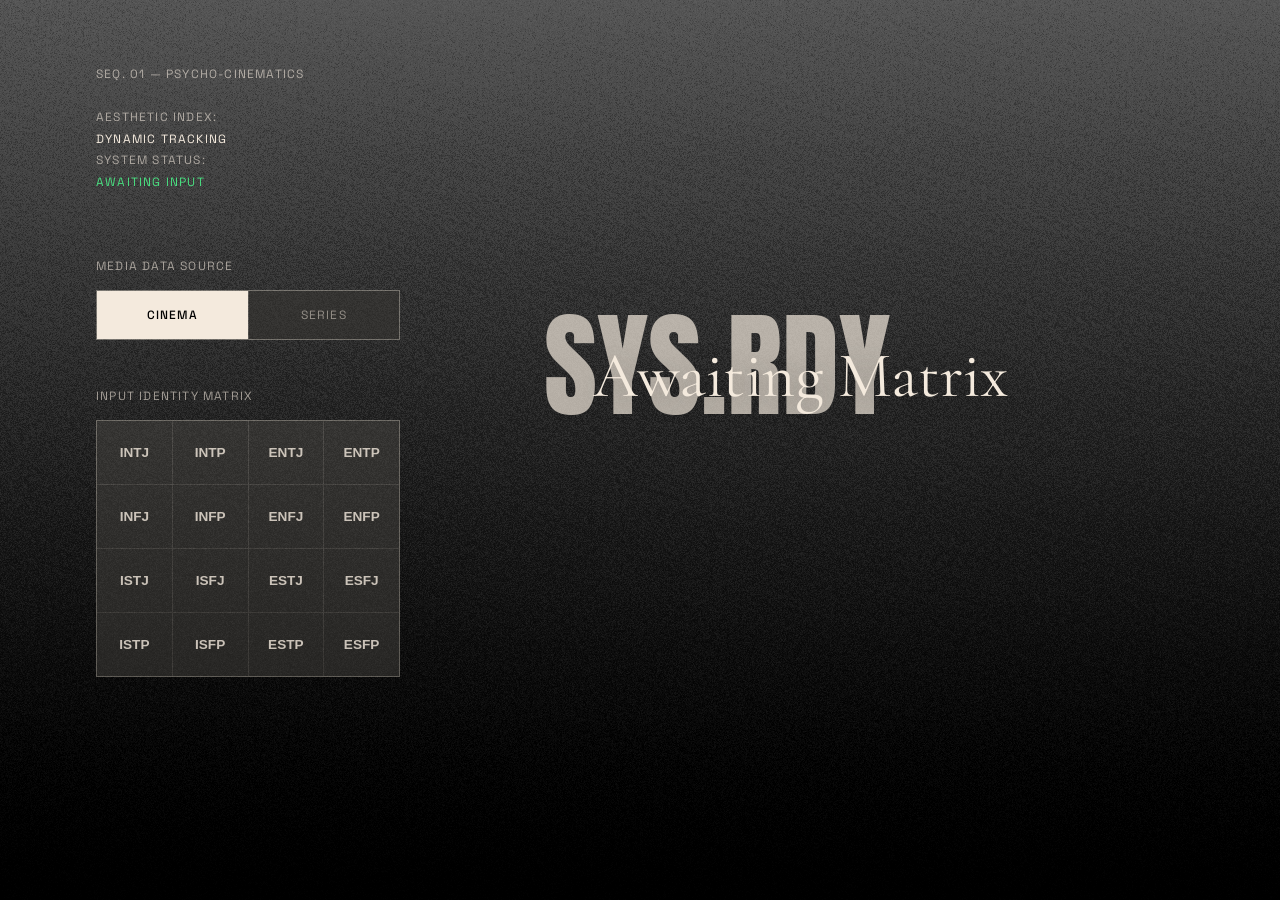
==== index.html @ ebdf873d "Rename Untitled2.html to index.html" ====
<!DOCTYPE html>
<html lang="zh-CN">
<head>
    <meta charset="UTF-8">
    <meta name="viewport" content="width=device-width, initial-scale=1.0">
    <title>Psycho-Cinematics | MBTI Media Engine</title>
    <link rel="preconnect" href="https://fonts.googleapis.com">
<link rel="preconnect" href="https://fonts.gstatic.com" crossorigin>
<link href="https://fonts.googleapis.com/css2?family=Anton&family=Cormorant+Garamond:ital,wght@1,300;1,400&family=Noto+Sans+SC:wght@900&family=Space+Grotesk:wght@300;400;500&display=swap" rel="stylesheet">    <link rel="stylesheet" href="https://cdn.jsdelivr.net/npm/lxgw-wenkai-lite-webfont@1.1.0/style.css">    <style>
     :root {
            --color-text: #f4eadd;
            --color-line: rgba(244, 234, 221, 0.2);
            
            /* 【背景英文专属】：保持原版的粗犷和优雅 */
            --font-brutal: 'Anton', sans-serif; 
            --font-script: 'Cormorant Garamond', serif; 
            
            /* 【电影列表专属】：中文适配 */
            --font-movie-title: 'Noto Sans SC', sans-serif; /* 思源黑体 */
            --font-movie-meta: 'LXGW WenKai Lite', serif;   /* 霞鹜文楷 */
            
            --font-ui: 'Space Grotesk', sans-serif;
        }
        * { margin: 0; padding: 0; box-sizing: border-box; }
        body, html {
            width: 100%; height: 100%;
            overflow: hidden; background-color: #111;
            color: var(--color-text); font-family: var(--font-ui);
            -webkit-font-smoothing: antialiased;
        }
        /* 1. 全局普通状态的星星鼠标 (明黄色) */
        body, html {
            width: 100%; height: 100%;
            overflow: hidden; background-color: #111;
            color: var(--color-text); font-family: var(--font-ui);
            -webkit-font-smoothing: antialiased;
            /* 👇新增这行：设置默认光标为黄色星星 */
           

        /* 2. 悬浮在按钮/电影列表上的星星鼠标 (加了 !important 确保覆盖原生 pointer) */
        
        .hidden { display: none !important; }
        
        #glcanvas { position: fixed; top: 0; left: 0; width: 100vw; height: 100vh; z-index: 0; pointer-events: none; }
        
        /* 核心布局改动：去除生硬的边界，增加全局内边距 */
        main {
            position: relative; z-index: 10; width: 100%; height: 100%;
            display: grid; grid-template-columns: 320px 1fr; gap: 6rem;
            padding: 4rem 6rem; pointer-events: none;
            max-width: 1800px; margin: 0 auto;
        }

        /* 移除背景色和右边框，让组件悬浮 */
        .system-panel {
            display: flex; flex-direction: column;
            pointer-events: auto; overflow-y: auto;
            padding-right: 1rem;
        }
        .system-panel::-webkit-scrollbar { display: none; }

        .header-meta {
            text-transform: uppercase; font-size: 0.75rem; letter-spacing: 0.1em; line-height: 1.8;
            color: rgba(244, 234, 221, 0.6); margin-bottom: 4rem;
        }
        .header-meta span { display: block; color: var(--color-text); }
        .header-meta .status-text { color: #4ade80; }

        .back-btn {
            background: transparent; border: 1px solid var(--color-line); color: var(--color-text);
            font-family: var(--font-ui); padding: 0.5rem 1rem; font-size: 0.75rem;
            text-transform: uppercase; cursor: pointer; margin-bottom: 2rem;
            transition: all 0.2s; display: inline-flex; align-items: center; gap: 0.5rem; width: fit-content;
        }
        .back-btn:hover { background: var(--color-text); color: #000; }

        .panel-label {
            font-size: 0.75rem; text-transform: uppercase; letter-spacing: 0.1em;
            color: rgba(244, 234, 221, 0.6); margin-bottom: 1rem;
        }

        /* 网格样式调整，贴合参考图质感 */
        .format-toggle { display: flex; gap: 1px; background-color: var(--color-line); border: 1px solid var(--color-line); margin-bottom: 3rem; }
        .format-btn {
            flex: 1; background: rgba(0,0,0,0.4); border: none; color: rgba(244, 234, 221, 0.5);
            font-family: var(--font-ui); font-size: 0.75rem; padding: 1rem 0;
            cursor: pointer; transition: all 0.2s; text-transform: uppercase; letter-spacing: 0.1em;
        }
        .format-btn.active { background: var(--color-text); color: #000; font-weight: 500; }

        .selection-grid { display: grid; grid-template-columns: repeat(4, 1fr); gap: 1px; background-color: var(--color-line); border: 1px solid var(--color-line); margin-bottom: 2rem; }
        .genre-grid { grid-template-columns: repeat(2, 1fr); }

        .grid-btn {
            background: rgba(0,0,0,0.3); border: none; color: rgba(244, 234, 221, 0.8);
            /* 重点修改：改为微软雅黑并加粗 */
            font-family: 'Microsoft YaHei', sans-serif; 
            font-weight: bold;
            font-size: 0.85rem; padding: 1.5rem 0.5rem;
            cursor: pointer; transition: all 0.2s ease; position: relative;
        }
        
        /* 重点修改：悬浮(hover)和选中(active)时的背景色改为截图中的米白色，文字改为深色 */
        .grid-btn:hover, .grid-btn.active { 
            background-color: #EFE4D3; /* 截图中的米白色 */
            color: #1A202C; /* 深色文字，保证在浅色背景上的对比度 */
        }
        
        .grid-btn.active::after {
            content: ''; position: absolute; top: 6px; right: 6px; width: 4px; height: 4px;
            background: #1A202C; /* 提示小圆点也改成深色 */
            border-radius: 50%;
        }

        /* 右侧展示区：内容居中对齐，留出呼吸感 */
        .display-panel {
            display: flex; flex-direction: column; justify-content: center;
            position: relative; pointer-events: auto; overflow-y: auto;
            padding-bottom: 10vh; /* 视觉重心上移 */
        }
        .display-panel::-webkit-scrollbar { display: none; }

      .typology-wrapper { 
            position: relative; 
            margin-bottom: 5rem; 
            /* 新增：给整个文字模块加一个向右的内边距，把它推出来 */
            padding-left: 2rem; 
        }
        
        .type-code {
            font-family: var(--font-brutal); 
            font-size: clamp(5rem, 9vw, 11rem); 
            line-height: 0.8; text-transform: uppercase; color: var(--color-text);
            mix-blend-mode: overlay; opacity: 0.7; 
            /* 修复：删掉之前的负边距，改为 0 或者一点点正边距 */
            margin-left: 0; 
        }
        
        .type-name {
            font-family: var(--font-script); 
            font-size: clamp(3rem, 5vw, 6rem); 
            line-height: 0.8; position: absolute; top: 50%; 
            /* 修复：将原本的 left: 8% 调大一点，让手写体跟着背景字母一起向右对齐 */
            left: 12%; 
            transform: translateY(-30%);
            white-space: nowrap; color: var(--color-text); text-shadow: 0 4px 30px rgba(0,0,0,0.3); pointer-events: none;
        }

/* 电影列表排版升级 - 调整了字体和间距 */
        .recommendations { max-width: 800px; margin-left: 8%; }
        .movie-list { list-style: none; display: flex; flex-direction: column; gap: 1.5rem; } /* 缩小了上下间距 */
        .movie-item {
            display: flex; align-items: baseline; gap: 1rem; 
            cursor: pointer; transition: all 0.3s; opacity: 0.9;
        }
        .movie-item:hover { transform: translateX(10px); opacity: 1; }
        .movie-title {
            /* 👈 这里改成了调用专用的中文粗体变量 */
            font-family: var(--font-movie-title); 
            font-size: 2.2rem; 
            font-weight: 900; 
            text-transform: uppercase; letter-spacing: 0.02em; line-height: 1.2; 
            padding-bottom: 0.1em;
            flex-shrink: 0; max-width: 70%; white-space: nowrap; overflow: hidden; text-overflow: ellipsis;
        }
        
        .movie-meta { 
            /* 👈 这里改成了调用专用的中文文楷变量 */
            font-family: var(--font-movie-meta); 
            font-size: 1.1rem; 
            color: rgba(244, 234, 221, 0.7); 
        }      
        #loading { font-family: var(--font-brutal); font-size: 2.5rem; color: rgba(244, 234, 221, 0.5); animation: pulse 1.5s infinite; }
        @keyframes pulse { 0%, 100% { opacity: 0.5; } 50% { opacity: 1; } }

        /* Modal */
        .modal-overlay {
            position: fixed; top: 0; left: 0; width: 100vw; height: 100vh;
            background: rgba(0,0,0,0.85); backdrop-filter: blur(10px);
            z-index: 100; display: flex; align-items: center; justify-content: center;
            opacity: 0; pointer-events: none; transition: opacity 0.3s;
        }
        .modal-overlay.active { opacity: 1; pointer-events: auto; }
        .modal-content { background: #111; border: 1px solid var(--color-line); width: 90%; max-width: 800px; display: flex; flex-direction: column; position: relative; }
        .modal-close {
            position: absolute; top: 1rem; right: 1rem; background: transparent; border: 1px solid var(--color-line);
            color: var(--color-text); width: 30px; height: 30px; cursor: pointer; z-index: 10; font-family: var(--font-ui);
        }
        .modal-close:hover { background: var(--color-text); color: #000; }
        .modal-backdrop-img { width: 100%; height: 250px; object-fit: cover; opacity: 0.4; filter: grayscale(50%); border-bottom: 1px solid var(--color-line); }
        .modal-body { padding: 2rem; display: flex; gap: 2rem; margin-top: -80px; position: relative; }
        .modal-poster { width: 160px; height: 240px; object-fit: cover; border: 1px solid var(--color-line); background: #222; }
        .modal-info { flex: 1; }
        .modal-title { font-family: var(--font-brutal); font-size: 2.5rem; line-height: 1; margin-bottom: 0.5rem; text-transform: uppercase; }
        .modal-tags { font-family: var(--font-ui); font-size: 0.8rem; color: #aaa; margin-bottom: 1.5rem; text-transform: uppercase; letter-spacing: 0.1em; }
        .modal-overview { font-family: var(--font-ui); font-size: 0.95rem; line-height: 1.6; color: #ddd; margin-bottom: 2rem; }
        .douban-btn {
            display: inline-block; padding: 0.8rem 1.5rem; border: 1px solid var(--color-text); color: var(--color-text);
            text-decoration: none; font-size: 0.8rem; text-transform: uppercase; letter-spacing: 0.1em; transition: all 0.2s;
        }
        .douban-btn:hover { background: var(--color-text); color: #000; }
    </style>
</head>
<body>
    <canvas id="glcanvas"></canvas>

    <main>
        <aside class="system-panel">
            <div class="header-meta">
                Seq. 01 — Psycho-Cinematics<br><br>
                Aesthetic Index: <span>Dynamic Tracking</span>
                System Status: <span class="status-text" id="sys-status">AWAITING INPUT</span>
            </div>

            <div class="panel-label">Media Data Source</div>
            <div class="format-toggle">
                <button id="fmt-movie" class="format-btn active" onclick="setFormat('movie')">Cinema</button>
                <button id="fmt-tv" class="format-btn" onclick="setFormat('tv')">Series</button>
            </div>

            <button id="back-btn" class="back-btn hidden" onclick="goBack()">
                ← Reboot Sequence
            </button>

            <div id="step-1">
                <div class="panel-label">Input Identity Matrix</div>
                <div class="selection-grid" id="mbti-container"></div>
            </div>

            <div id="step-2" class="hidden">
                <div class="panel-label">Select Resonance Frequency</div>
                <div class="selection-grid genre-grid">
                    <button class="grid-btn" onclick="selectGenre(28, 10759, 'Action')">Action / Kinetic</button>
                    <button class="grid-btn" onclick="selectGenre(878, 10765, 'Sci-Fi')">Sci-Fi / Neural</button>
                    <button class="grid-btn" onclick="selectGenre(35, 35, 'Comedy')">Comedy / Lucid</button>
                    <button class="grid-btn" onclick="selectGenre(9648, 9648, 'Mystery')">Mystery / Cryptic</button>
                    <button class="grid-btn" onclick="selectGenre(10749, 18, 'Romance')">Romance / Pulse</button>
                    <button class="grid-btn" onclick="selectGenre(16, 16, 'Animation')">Animation / Astral</button>
                    <button class="grid-btn" onclick="selectGenre(18, 18, 'Drama')">Drama / Depth</button>
                    <button class="grid-btn" onclick="selectGenre(27, 9648, 'Horror')">Horror / Void</button>
                </div>
            </div>
        </aside>

        <section class="display-panel">
            <div class="typology-wrapper">
                <div class="type-code" id="display-code">SYS.RDY</div>
                <div class="type-name" id="display-name">Awaiting Matrix</div>
            </div>

            <div class="recommendations">
                <div class="panel-label hidden" id="result-label">Curated Resonance</div>
                <div id="loading" class="hidden">SCANNING DATABANKS...</div>
                <ul class="movie-list" id="movie-list"></ul>
            </div>
        </section>
    </main>

    <div class="modal-overlay" id="movie-modal" onclick="closeModal(event)">
        <div class="modal-content">
            <button class="modal-close" onclick="closeModal(event, true)">✕</button>
            <img class="modal-backdrop-img" id="modal-backdrop" src="">
            <div class="modal-body">
                <img class="modal-poster" id="modal-poster" src="">
                <div class="modal-info">
                    <div class="modal-title" id="modal-title">Title</div>
                    <div class="modal-tags">YR: <span id="modal-date"></span> | TMDB: <span id="modal-rating"></span></div>
                    <div class="modal-overview" id="modal-overview">Overview...</div>
                    <a id="douban-link" href="#" target="_blank" class="douban-btn">Access Douban Records</a>
                </div>
            </div>
        </div>
    </div>

    <script>
        // API 逻辑和 WebGL 渲染代码完全保留，未做删改
        const API_KEY = '51963a5387e1f30b4dd935c9ca6967cb';
        const BASE_IMG_URL = 'https://image.tmdb.org/t/p/';
        
        let userState = { mediaFormat: 'movie', mbti: '', genreMovieId: '', genreTvId: '', genreName: '' };
        let currentResults = [];

        const mbtiData = {
            'INTJ': { name: 'The Architect', k: '10051|4565|4379', colorTop: [1.0, 0.36, 0.0], colorBot: [0.16, 0.16, 0.18] },
            'INTP': { name: 'The Logician', k: '1852|14760', colorTop: [0.1, 0.8, 0.6], colorBot: [0.05, 0.1, 0.2] },
            'ENTJ': { name: 'The Commander', k: '11251|3167', colorTop: [0.8, 0.1, 0.1], colorBot: [0.1, 0.05, 0.05] },
            'ENTP': { name: 'The Debater', k: '170362|10051', colorTop: [0.9, 0.9, 0.1], colorBot: [0.3, 0.2, 0.1] },
            'INFJ': { name: 'The Advocate', k: '9840|258209', colorTop: [0.6, 0.4, 0.8], colorBot: [0.1, 0.1, 0.15] },
            'INFP': { name: 'The Mediator', k: '9715|3205', colorTop: [1.0, 0.54, 0.4], colorBot: [0.62, 0.64, 0.66] },
            'ENFJ': { name: 'The Protagonist', k: '11084|156346', colorTop: [0.2, 0.6, 1.0], colorBot: [0.0, 0.2, 0.4] },
            'ENFP': { name: 'The Campaigner', k: '11800|155030', colorTop: [1.0, 0.0, 0.5], colorBot: [0.2, 0.0, 0.3] },
            'ISTJ': { name: 'The Logistician', k: '9663|10466', colorTop: [0.5, 0.5, 0.5], colorBot: [0.1, 0.1, 0.1] },
            'ISFJ': { name: 'The Defender', k: '10556|158535', colorTop: [0.8, 0.7, 0.6], colorBot: [0.3, 0.25, 0.2] },
            'ESTJ': { name: 'The Executive', k: '10466|159551', colorTop: [0.3, 0.4, 0.5], colorBot: [0.05, 0.1, 0.15] },
            'ESFJ': { name: 'The Consul', k: '9799|11130', colorTop: [0.9, 0.6, 0.3], colorBot: [0.4, 0.1, 0.1] },
            'ISTP': { name: 'The Virtuoso', k: '155030|10321', colorTop: [0.7, 0.8, 0.1], colorBot: [0.2, 0.2, 0.2] },
            'ISFP': { name: 'The Adventurer', k: '11161|1852', colorTop: [0.4, 0.8, 0.9], colorBot: [0.1, 0.2, 0.3] },
            'ESTP': { name: 'The Entrepreneur', k: '10321|642', colorTop: [1.0, 0.4, 0.0], colorBot: [0.2, 0.1, 0.0] },
            'ESFP': { name: 'The Entertainer', k: '10727|170418', colorTop: [1.0, 0.8, 0.0], colorBot: [0.4, 0.0, 0.2] }
        };

        const gridContainer = document.getElementById('mbti-container');
        Object.keys(mbtiData).forEach(type => {
            const btn = document.createElement('button');
            btn.className = 'grid-btn'; btn.textContent = type;
            btn.onclick = () => selectMBTI(type);
            gridContainer.appendChild(btn);
        });

        const displayCode = document.getElementById('display-code');
        const displayName = document.getElementById('display-name');
        const sysStatus = document.getElementById('sys-status');
        const backBtn = document.getElementById('back-btn');
        const resultLabel = document.getElementById('result-label');
        const movieList = document.getElementById('movie-list');
        const loading = document.getElementById('loading');

        function setFormat(format) {
            userState.mediaFormat = format;
            document.getElementById('fmt-movie').classList.toggle('active', format === 'movie');
            document.getElementById('fmt-tv').classList.toggle('active', format === 'tv');
            if (!document.getElementById('step-2').classList.contains('hidden') && userState.genreName) {
                selectGenre(userState.genreMovieId, userState.genreTvId, userState.genreName);
            }
        }

        // 1. 锁定人格：切换面板，并控制按钮高亮
        function selectMBTI(type) {
            userState.mbti = type;
            const data = mbtiData[type];
            targetColorTop = data.colorTop; targetColorBot = data.colorBot;
            displayCode.textContent = type; displayName.textContent = data.name;
            sysStatus.textContent = "AWAITING FREQUENCY";
            
            // 切换面板显示状态
            document.getElementById('step-1').classList.add('hidden');
            document.getElementById('step-2').classList.remove('hidden');
            backBtn.classList.remove('hidden');
            resultLabel.classList.add('hidden');
            movieList.innerHTML = '';

            // 清理上一轮的残留高亮，并点亮当前点击的 MBTI 按钮
            document.querySelectorAll('.grid-btn').forEach(b => b.classList.remove('active'));
            if (window.event && window.event.currentTarget) {
                window.event.currentTarget.classList.add('active');
            }
        }

        // 2. 锁定类型：触发电影检索，并控制按钮高亮
        function selectGenre(movieId, tvId, genreName) {
            userState.genreMovieId = movieId;
            userState.genreTvId = tvId;
            userState.genreName = genreName;
            sysStatus.textContent = `TRACKING: ${userState.mediaFormat.toUpperCase()} // ${genreName.toUpperCase()}`;
            
            // 只在第二步的网格中切换高亮，避免影响其他地方
            document.querySelectorAll('.genre-grid .grid-btn').forEach(b => b.classList.remove('active'));
            if (window.event && window.event.currentTarget) {
                window.event.currentTarget.classList.add('active');
            }

            movieList.innerHTML = '';
            resultLabel.classList.add('hidden');
            loading.classList.remove('hidden');
            fetchAndRenderMedia();
        }

       function goBack() {
            document.getElementById('step-2').classList.add('hidden');
            document.getElementById('step-1').classList.remove('hidden');
            backBtn.classList.add('hidden');
            
            displayCode.textContent = "SYS.RDY"; 
            displayName.textContent = "Awaiting Matrix";
            sysStatus.textContent = "AWAITING INPUT";
            resultLabel.classList.add('hidden'); 
            movieList.innerHTML = '';
            userState.genreName = '';
            
            // 👇 替换这里，确保返回首页时恢复你的完美灰黑渐变
            targetColorTop = [0.3, 0.3, 0.3]; 
            targetColorBot = [0.01, 0.01, 0.01];
            
            document.querySelectorAll('.grid-btn').forEach(b => {
                b.classList.remove('active');
            });
        }
        async function fetchAndRenderMedia() {
            const keywords = mbtiData[userState.mbti].k;
            const endpoint = userState.mediaFormat; 
            const activeGenreId = endpoint === 'tv' ? userState.genreTvId : userState.genreMovieId;
            
            const url = `https://api.themoviedb.org/3/discover/${endpoint}?api_key=${API_KEY}&with_genres=${activeGenreId}&with_keywords=${keywords}&language=zh-CN&sort_by=vote_average.desc&vote_count.gte=100&page=1`;

            try {
                const response = await fetch(url);
                const data = await response.json();
                let results = data.results;

                for (let i = results.length - 1; i > 0; i--) {
                    const j = Math.floor(Math.random() * (i + 1));
                    [results[i], results[j]] = [results[j], results[i]];
                }
                
                currentResults = results.slice(0, 5);
                loading.classList.add('hidden');
                
                if(currentResults.length === 0) {
                    loading.innerHTML = "ERR: NO DATA FOUND IN MATRIX";
                    loading.classList.remove('hidden');
                    return;
                }

                resultLabel.classList.remove('hidden');

                currentResults.forEach((item, index) => {
                    const li = document.createElement('li');
                    li.className = 'movie-item';
                    li.onclick = () => openModal(index);
                    
                    const title = item.title || item.name;
                    const dateRaw = item.release_date || item.first_air_date;
                    const year = dateRaw ? dateRaw.substring(0,4) : 'UNKN';
                    const rating = item.vote_average ? item.vote_average.toFixed(1) : 'N/A';
                    
                    li.innerHTML = `
                        <span class="movie-title">${title}</span>
                        <span class="movie-meta">v.${rating} // ${year}</span>
                    `;
                    movieList.appendChild(li);
                });

            } catch (error) {
                console.error("Fetch Error:", error);
                loading.innerHTML = "ERR: CONNECTION SEVERED";
            }
        }

        function openModal(index) {
            const item = currentResults[index];
            const title = item.title || item.name;
            const dateRaw = item.release_date || item.first_air_date;
            
            document.getElementById('modal-title').innerText = title;
            document.getElementById('modal-date').innerText = dateRaw ? dateRaw.substring(0,4) : 'UNKNOWN';
            document.getElementById('modal-rating').innerText = item.vote_average ? item.vote_average.toFixed(1) : 'N/A';
            document.getElementById('modal-overview').innerText = item.overview || 'Data corrupted. No description available.';
            
            document.getElementById('modal-poster').src = item.poster_path ? `${BASE_IMG_URL}w500${item.poster_path}` : 'https://via.placeholder.com/500x750/111/fff?text=NO+IMAGE';
            document.getElementById('modal-backdrop').src = item.backdrop_path ? `${BASE_IMG_URL}w1280${item.backdrop_path}` : '';

            const doubanSearchUrl = `https://search.douban.com/movie/subject_search?search_text=${encodeURIComponent(title)}`;
            document.getElementById('douban-link').href = doubanSearchUrl;

            document.getElementById('movie-modal').classList.add('active');
        }

        function closeModal(e, force = false) {
            if (force || e.target.id === 'movie-modal') {
                document.getElementById('movie-modal').classList.remove('active');
            }
        }

        const canvas = document.getElementById('glcanvas'); const gl = canvas.getContext('webgl');
        const vsSource = `attribute vec4 aVertexPosition; void main() { gl_Position = aVertexPosition; }`;
        const fsSource = `
            precision highp float; uniform vec2 u_resolution; uniform float u_time;
            uniform vec3 u_colorTop; uniform vec3 u_colorBot;
            float random(vec2 st) { return fract(sin(dot(st.xy, vec2(12.9898,78.233))) * 43758.5453123); }
            float noise(in vec2 st) {
                vec2 i = floor(st); vec2 f = fract(st);
                float a = random(i); float b = random(i + vec2(1.0, 0.0));
                float c = random(i + vec2(0.0, 1.0)); float d = random(i + vec2(1.0, 1.0));
                vec2 u = f*f*(3.0-2.0*f); return mix(a, b, u.x) + (c - a)* u.y * (1.0 - u.x) + (d - b) * u.x * u.y;
            }
            void main() {
                vec2 st = gl_FragCoord.xy / u_resolution.xy; float mixVal = pow(st.y, 1.2);
                vec3 baseColor = mix(u_colorBot, u_colorTop, mixVal); vec2 noiseScale = st * (u_resolution.y * 0.5);
                float n = random(noiseScale + u_time * 0.001); float organic = noise(st * 3.0);
                float threshold = mix(0.1, 0.9, mixVal) + (organic * 0.2 - 0.1); float grain = step(threshold, n);
                vec3 darkGrainColor = u_colorBot * 0.5; vec3 lightGrainColor = u_colorTop * 1.2; vec3 finalColor;
                if (grain > 0.5) finalColor = baseColor; else finalColor = mix(darkGrainColor, lightGrainColor, st.y);
                finalColor -= random(st + u_time) * 0.05; gl_FragColor = vec4(finalColor, 1.0);
            }
        `;
        function loadShader(gl, type, source) { const shader = gl.createShader(type); gl.shaderSource(shader, source); gl.compileShader(shader); return shader; }
        const shaderProgram = gl.createProgram(); gl.attachShader(shaderProgram, loadShader(gl, gl.VERTEX_SHADER, vsSource)); gl.attachShader(shaderProgram, loadShader(gl, gl.FRAGMENT_SHADER, fsSource)); gl.linkProgram(shaderProgram);
        const programInfo = { program: shaderProgram, attribLocations: { vertexPosition: gl.getAttribLocation(shaderProgram, 'aVertexPosition') }, uniformLocations: { resolution: gl.getUniformLocation(shaderProgram, 'u_resolution'), time: gl.getUniformLocation(shaderProgram, 'u_time'), colorTop: gl.getUniformLocation(shaderProgram, 'u_colorTop'), colorBot: gl.getUniformLocation(shaderProgram, 'u_colorBot') } };
        const positionBuffer = gl.createBuffer(); gl.bindBuffer(gl.ARRAY_BUFFER, positionBuffer); gl.bufferData(gl.ARRAY_BUFFER, new Float32Array([1,1,-1,1,1,-1,-1,-1]), gl.STATIC_DRAW);
// 替换为你指定的暗银灰到纯黑的渐变
        let currentColorTop = [0.3, 0.3, 0.3]; 
        let currentColorBot = [0.01, 0.01, 0.01]; 
        let targetColorTop = [0.3, 0.3, 0.3]; 
        let targetColorBot = [0.01, 0.01, 0.01];
                function lerp(a, b, t) { return (1-t)*a + t*b; }
        function render(now) {
            const w = canvas.clientWidth, h = canvas.clientHeight;
            if (canvas.width !== w || canvas.height !== h) { canvas.width = w; canvas.height = h; }
            gl.viewport(0, 0, w, h); gl.useProgram(programInfo.program);
            gl.bindBuffer(gl.ARRAY_BUFFER, positionBuffer); gl.vertexAttribPointer(programInfo.attribLocations.vertexPosition, 2, gl.FLOAT, false, 0, 0); gl.enableVertexAttribArray(programInfo.attribLocations.vertexPosition);
            for (let i = 0; i < 3; i++) { currentColorTop[i] = lerp(currentColorTop[i], targetColorTop[i], 0.05); currentColorBot[i] = lerp(currentColorBot[i], targetColorBot[i], 0.05); }
            gl.uniform2f(programInfo.uniformLocations.resolution, w, h); gl.uniform1f(programInfo.uniformLocations.time, now * 0.001); gl.uniform3fv(programInfo.uniformLocations.colorTop, currentColorTop); gl.uniform3fv(programInfo.uniformLocations.colorBot, currentColorBot);
            gl.drawArrays(gl.TRIANGLE_STRIP, 0, 4); requestAnimationFrame(render);
        }
        requestAnimationFrame(render);
    </script>
</body>
</html>
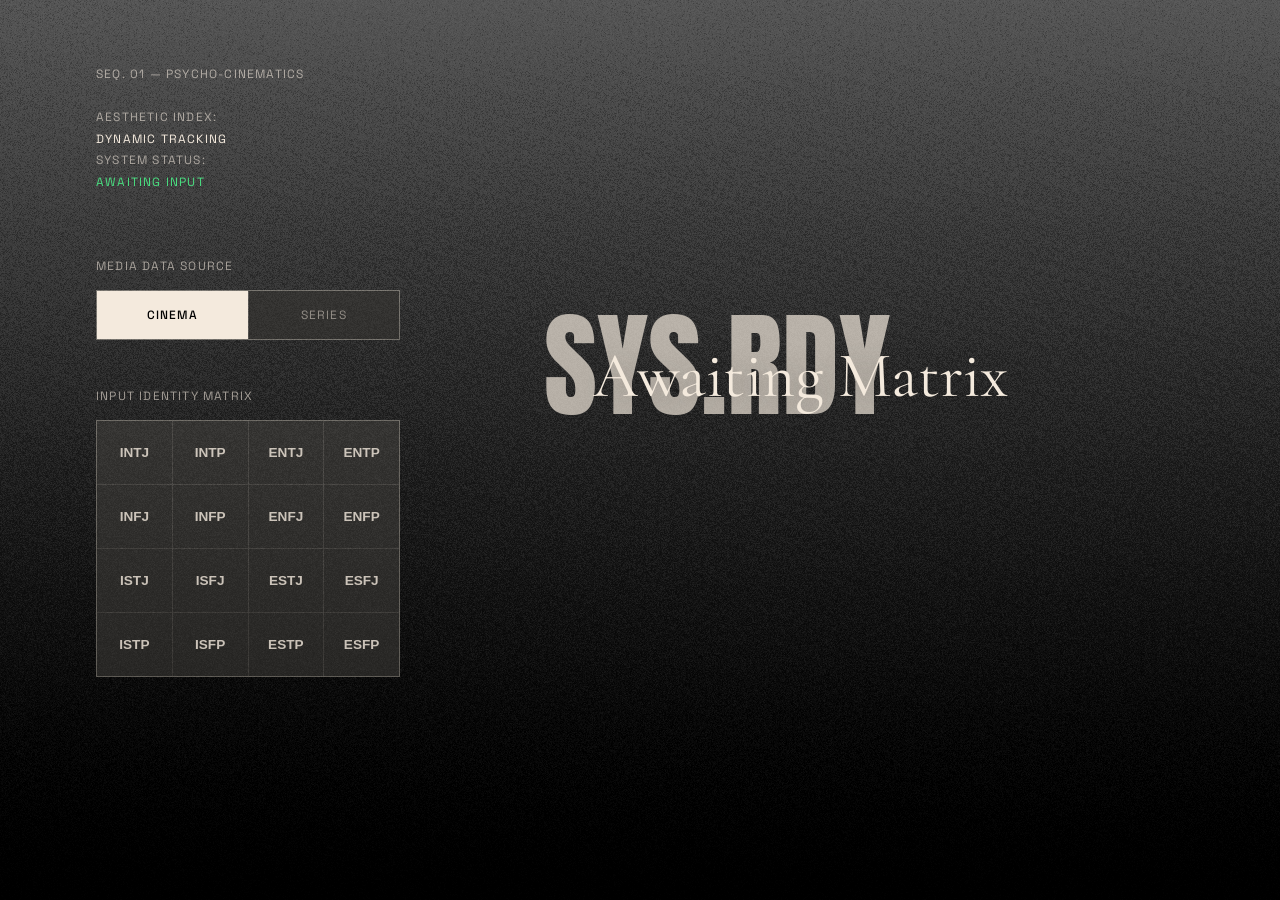
==== commit ac1c7dd0: "Update index.html" ====
--- a/index.html
+++ b/index.html
@@ -396,6 +396,15 @@
                 const response = await fetch(url);
                 const data = await response.json();
                 let results = data.results;
+
+                // --- [新增] 核心黑名单拦截逻辑 ---
+                const blacklist = ["我的英雄学院", "My Hero Academia"];
+                results = results.filter(item => {
+                    const title = item.title || item.name || "";
+                    // 只要标题包含黑名单里的字眼，就直接拦截抛弃
+                    return !blacklist.some(banned => title.includes(banned));
+                });
+                // ---------------------------------
 
                 for (let i = results.length - 1; i > 0; i--) {
                     const j = Math.floor(Math.random() * (i + 1));
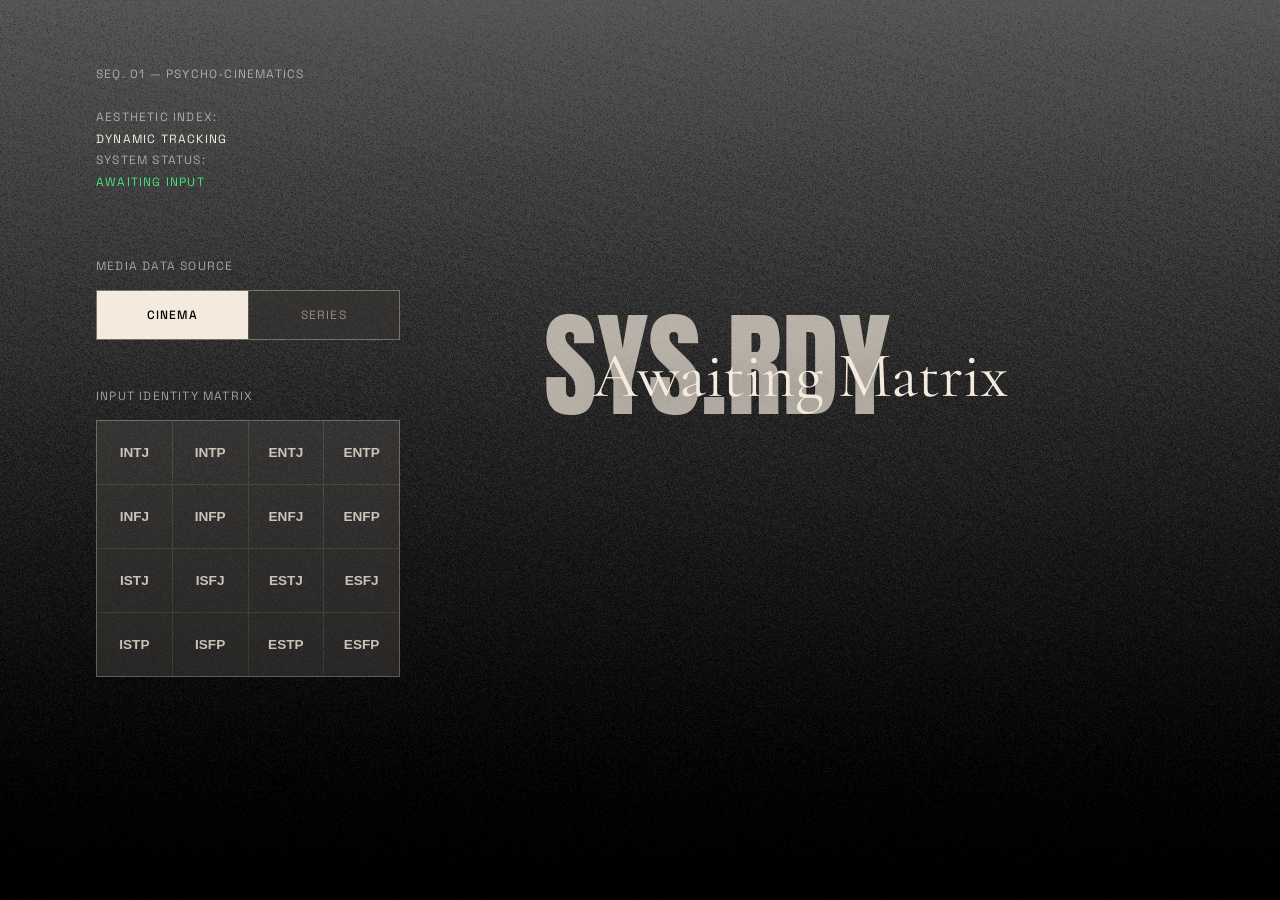
==== commit 377df1f9: "Update index.html" ====
--- a/index.html
+++ b/index.html
@@ -287,7 +287,7 @@
             'ENTP': { name: 'The Debater', k: '170362|10051', colorTop: [0.9, 0.9, 0.1], colorBot: [0.3, 0.2, 0.1] },
             'INFJ': { name: 'The Advocate', k: '9840|258209', colorTop: [0.6, 0.4, 0.8], colorBot: [0.1, 0.1, 0.15] },
             'INFP': { name: 'The Mediator', k: '9715|3205', colorTop: [1.0, 0.54, 0.4], colorBot: [0.62, 0.64, 0.66] },
-            'ENFJ': { name: 'The Protagonist', k: '11084|156346', colorTop: [0.2, 0.6, 1.0], colorBot: [0.0, 0.2, 0.4] },
+            'ENFJ': { name: 'The Protagonist', k: '3167|9715|155030', colorTop: [0.2, 0.6, 1.0], colorBot: [0.0, 0.2, 0.4] },
             'ENFP': { name: 'The Campaigner', k: '11800|155030', colorTop: [1.0, 0.0, 0.5], colorBot: [0.2, 0.0, 0.3] },
             'ISTJ': { name: 'The Logistician', k: '9663|10466', colorTop: [0.5, 0.5, 0.5], colorBot: [0.1, 0.1, 0.1] },
             'ISFJ': { name: 'The Defender', k: '10556|158535', colorTop: [0.8, 0.7, 0.6], colorBot: [0.3, 0.25, 0.2] },
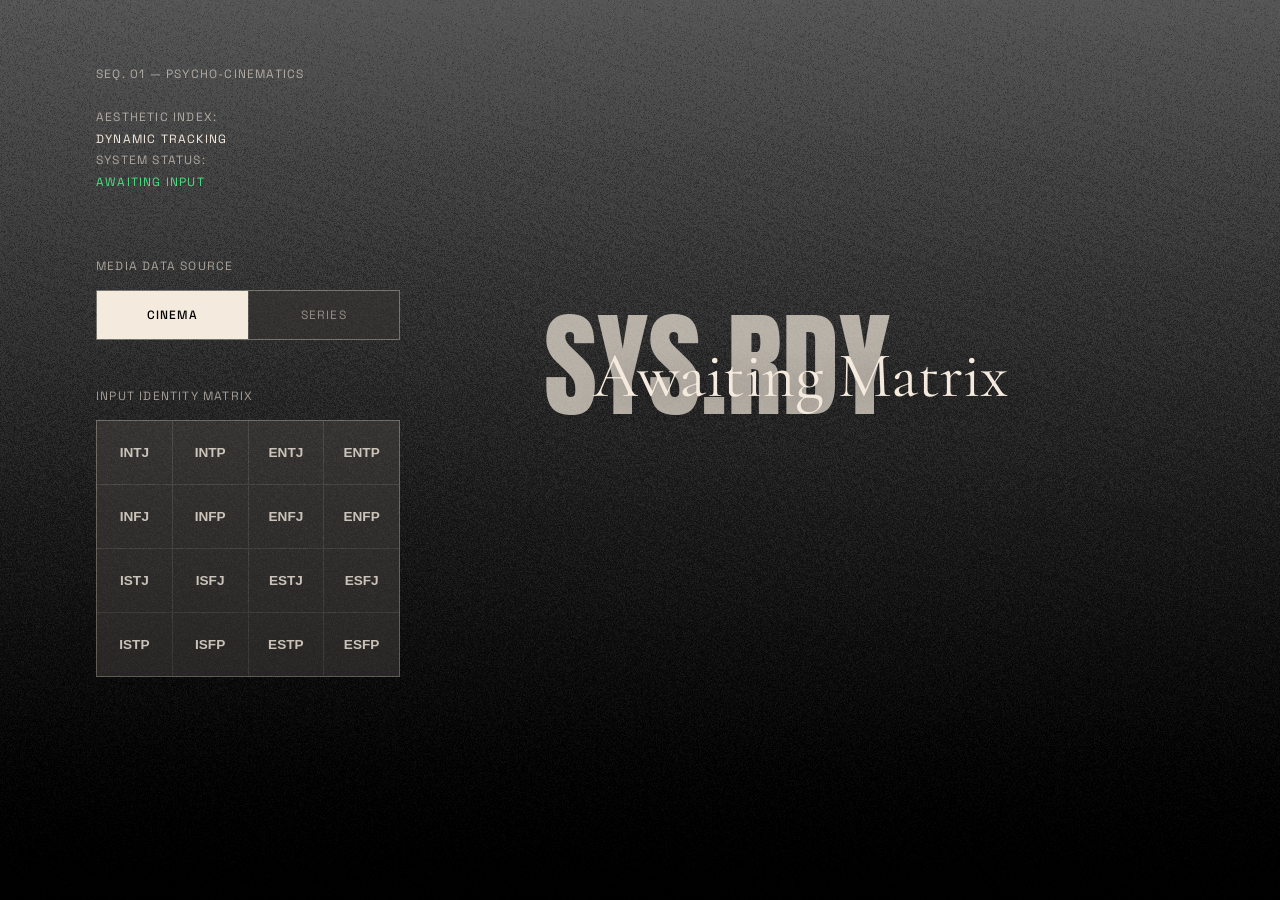
==== commit c445f835: "Update index.html" ====
--- a/index.html
+++ b/index.html
@@ -199,6 +199,87 @@
             text-decoration: none; font-size: 0.8rem; text-transform: uppercase; letter-spacing: 0.1em; transition: all 0.2s;
         }
         .douban-btn:hover { background: var(--color-text); color: #000; }
+           /* --- 移动端适配代码开始 --- */
+@media screen and (max-width: 768px) {
+    /* 1. 允许滚动，去掉 hidden */
+    body, html {
+        overflow-y: auto;
+    }
+
+    /* 2. 布局从双列改为单列，缩小间距 */
+    main {
+        grid-template-columns: 1fr;
+        gap: 3rem;
+        padding: 2rem 1.5rem;
+        height: auto;
+        overflow-y: visible;
+    }
+
+    /* 3. 系统面板不再固定宽度 */
+    .system-panel {
+        padding-right: 0;
+        width: 100%;
+    }
+
+    .header-meta {
+        margin-bottom: 2rem;
+    }
+
+    /* 4. 调整 MBTI 展示区的文字大小，防止溢出 */
+    .typology-wrapper {
+        margin-bottom: 3rem;
+        padding-left: 0;
+        text-align: center;
+    }
+
+    .type-code {
+        font-size: clamp(4rem, 15vw, 6rem);
+        opacity: 0.5;
+    }
+
+    .type-name {
+        font-size: clamp(2rem, 8vw, 3rem);
+        left: 50%;
+        transform: translate(-50%, -30%);
+        width: 100%;
+        text-align: center;
+    }
+
+    /* 5. 电影列表调整 */
+    .recommendations {
+        margin-left: 0;
+        max-width: 100%;
+    }
+
+    .movie-title {
+        font-size: 1.4rem; /* 手机端标题小一点更精致 */
+    }
+
+    .movie-item {
+        flex-direction: column; /* 手机端元数据换行展示 */
+        gap: 0.2rem;
+    }
+
+    /* 6. 弹窗适配 */
+    .modal-content {
+        width: 95%;
+        margin: 1rem;
+    }
+
+    .modal-body {
+        flex-direction: column;
+        margin-top: -40px;
+        padding: 1.5rem;
+        align-items: center;
+        text-align: center;
+    }
+
+    .modal-poster {
+        width: 120px;
+        height: 180px;
+    }
+}
+/* --- 移动端适配代码结束 --- */
     </style>
 </head>
 <body>
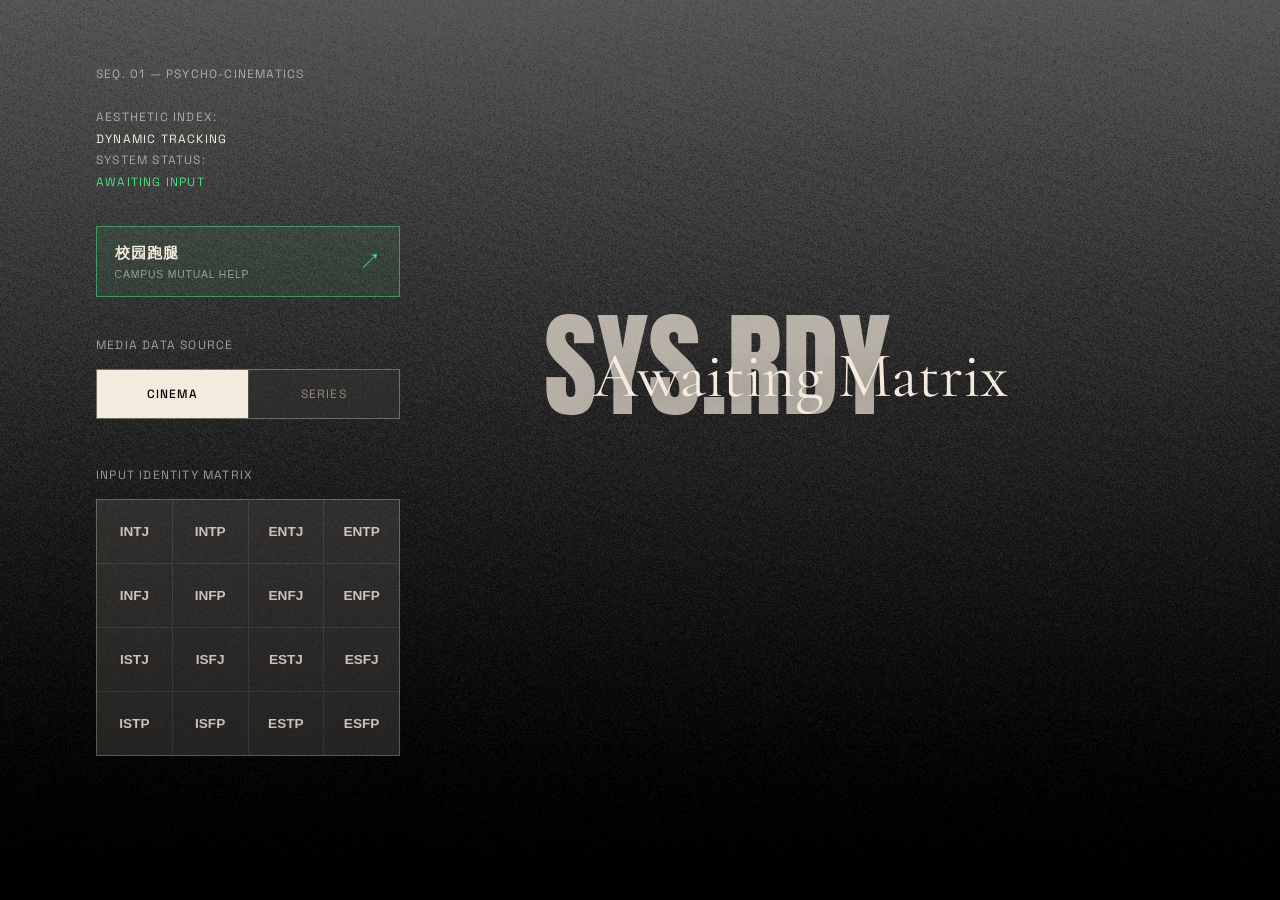
==== commit 4e757523: "Add campus errand entry to homepage" ====
--- a/index.html
+++ b/index.html
@@ -1,598 +1,616 @@
-<!DOCTYPE html>
-<html lang="zh-CN">
-<head>
-    <meta charset="UTF-8">
-    <meta name="viewport" content="width=device-width, initial-scale=1.0">
-    <title>Psycho-Cinematics | MBTI Media Engine</title>
-    <link rel="preconnect" href="https://fonts.googleapis.com">
-<link rel="preconnect" href="https://fonts.gstatic.com" crossorigin>
-<link href="https://fonts.googleapis.com/css2?family=Anton&family=Cormorant+Garamond:ital,wght@1,300;1,400&family=Noto+Sans+SC:wght@900&family=Space+Grotesk:wght@300;400;500&display=swap" rel="stylesheet">    <link rel="stylesheet" href="https://cdn.jsdelivr.net/npm/lxgw-wenkai-lite-webfont@1.1.0/style.css">    <style>
-     :root {
-            --color-text: #f4eadd;
-            --color-line: rgba(244, 234, 221, 0.2);
-            
-            /* 【背景英文专属】：保持原版的粗犷和优雅 */
-            --font-brutal: 'Anton', sans-serif; 
-            --font-script: 'Cormorant Garamond', serif; 
-            
-            /* 【电影列表专属】：中文适配 */
-            --font-movie-title: 'Noto Sans SC', sans-serif; /* 思源黑体 */
-            --font-movie-meta: 'LXGW WenKai Lite', serif;   /* 霞鹜文楷 */
-            
-            --font-ui: 'Space Grotesk', sans-serif;
-        }
-        * { margin: 0; padding: 0; box-sizing: border-box; }
-        body, html {
-            width: 100%; height: 100%;
-            overflow: hidden; background-color: #111;
-            color: var(--color-text); font-family: var(--font-ui);
-            -webkit-font-smoothing: antialiased;
-        }
-        /* 1. 全局普通状态的星星鼠标 (明黄色) */
-        body, html {
-            width: 100%; height: 100%;
-            overflow: hidden; background-color: #111;
-            color: var(--color-text); font-family: var(--font-ui);
-            -webkit-font-smoothing: antialiased;
-            /* 👇新增这行：设置默认光标为黄色星星 */
-           
-
-        /* 2. 悬浮在按钮/电影列表上的星星鼠标 (加了 !important 确保覆盖原生 pointer) */
-        
-        .hidden { display: none !important; }
-        
-        #glcanvas { position: fixed; top: 0; left: 0; width: 100vw; height: 100vh; z-index: 0; pointer-events: none; }
-        
-        /* 核心布局改动：去除生硬的边界，增加全局内边距 */
-        main {
-            position: relative; z-index: 10; width: 100%; height: 100%;
-            display: grid; grid-template-columns: 320px 1fr; gap: 6rem;
-            padding: 4rem 6rem; pointer-events: none;
-            max-width: 1800px; margin: 0 auto;
-        }
-
-        /* 移除背景色和右边框，让组件悬浮 */
-        .system-panel {
-            display: flex; flex-direction: column;
-            pointer-events: auto; overflow-y: auto;
-            padding-right: 1rem;
-        }
-        .system-panel::-webkit-scrollbar { display: none; }
-
-        .header-meta {
-            text-transform: uppercase; font-size: 0.75rem; letter-spacing: 0.1em; line-height: 1.8;
-            color: rgba(244, 234, 221, 0.6); margin-bottom: 4rem;
-        }
-        .header-meta span { display: block; color: var(--color-text); }
-        .header-meta .status-text { color: #4ade80; }
-
-        .back-btn {
-            background: transparent; border: 1px solid var(--color-line); color: var(--color-text);
-            font-family: var(--font-ui); padding: 0.5rem 1rem; font-size: 0.75rem;
-            text-transform: uppercase; cursor: pointer; margin-bottom: 2rem;
-            transition: all 0.2s; display: inline-flex; align-items: center; gap: 0.5rem; width: fit-content;
-        }
-        .back-btn:hover { background: var(--color-text); color: #000; }
-
-        .panel-label {
-            font-size: 0.75rem; text-transform: uppercase; letter-spacing: 0.1em;
-            color: rgba(244, 234, 221, 0.6); margin-bottom: 1rem;
-        }
-
-        /* 网格样式调整，贴合参考图质感 */
-        .format-toggle { display: flex; gap: 1px; background-color: var(--color-line); border: 1px solid var(--color-line); margin-bottom: 3rem; }
-        .format-btn {
-            flex: 1; background: rgba(0,0,0,0.4); border: none; color: rgba(244, 234, 221, 0.5);
-            font-family: var(--font-ui); font-size: 0.75rem; padding: 1rem 0;
-            cursor: pointer; transition: all 0.2s; text-transform: uppercase; letter-spacing: 0.1em;
-        }
-        .format-btn.active { background: var(--color-text); color: #000; font-weight: 500; }
-
-        .selection-grid { display: grid; grid-template-columns: repeat(4, 1fr); gap: 1px; background-color: var(--color-line); border: 1px solid var(--color-line); margin-bottom: 2rem; }
-        .genre-grid { grid-template-columns: repeat(2, 1fr); }
-
-        .grid-btn {
-            background: rgba(0,0,0,0.3); border: none; color: rgba(244, 234, 221, 0.8);
-            /* 重点修改：改为微软雅黑并加粗 */
-            font-family: 'Microsoft YaHei', sans-serif; 
-            font-weight: bold;
-            font-size: 0.85rem; padding: 1.5rem 0.5rem;
-            cursor: pointer; transition: all 0.2s ease; position: relative;
-        }
-        
-        /* 重点修改：悬浮(hover)和选中(active)时的背景色改为截图中的米白色，文字改为深色 */
-        .grid-btn:hover, .grid-btn.active { 
-            background-color: #EFE4D3; /* 截图中的米白色 */
-            color: #1A202C; /* 深色文字，保证在浅色背景上的对比度 */
-        }
-        
-        .grid-btn.active::after {
-            content: ''; position: absolute; top: 6px; right: 6px; width: 4px; height: 4px;
-            background: #1A202C; /* 提示小圆点也改成深色 */
-            border-radius: 50%;
-        }
-
-        /* 右侧展示区：内容居中对齐，留出呼吸感 */
-        .display-panel {
-            display: flex; flex-direction: column; justify-content: center;
-            position: relative; pointer-events: auto; overflow-y: auto;
-            padding-bottom: 10vh; /* 视觉重心上移 */
-        }
-        .display-panel::-webkit-scrollbar { display: none; }
-
-      .typology-wrapper { 
-            position: relative; 
-            margin-bottom: 5rem; 
-            /* 新增：给整个文字模块加一个向右的内边距，把它推出来 */
-            padding-left: 2rem; 
-        }
-        
-        .type-code {
-            font-family: var(--font-brutal); 
-            font-size: clamp(5rem, 9vw, 11rem); 
-            line-height: 0.8; text-transform: uppercase; color: var(--color-text);
-            mix-blend-mode: overlay; opacity: 0.7; 
-            /* 修复：删掉之前的负边距，改为 0 或者一点点正边距 */
-            margin-left: 0; 
-        }
-        
-        .type-name {
-            font-family: var(--font-script); 
-            font-size: clamp(3rem, 5vw, 6rem); 
-            line-height: 0.8; position: absolute; top: 50%; 
-            /* 修复：将原本的 left: 8% 调大一点，让手写体跟着背景字母一起向右对齐 */
-            left: 12%; 
-            transform: translateY(-30%);
-            white-space: nowrap; color: var(--color-text); text-shadow: 0 4px 30px rgba(0,0,0,0.3); pointer-events: none;
-        }
-
-/* 电影列表排版升级 - 调整了字体和间距 */
-        .recommendations { max-width: 800px; margin-left: 8%; }
-        .movie-list { list-style: none; display: flex; flex-direction: column; gap: 1.5rem; } /* 缩小了上下间距 */
-        .movie-item {
-            display: flex; align-items: baseline; gap: 1rem; 
-            cursor: pointer; transition: all 0.3s; opacity: 0.9;
-        }
-        .movie-item:hover { transform: translateX(10px); opacity: 1; }
-        .movie-title {
-            /* 👈 这里改成了调用专用的中文粗体变量 */
-            font-family: var(--font-movie-title); 
-            font-size: 2.2rem; 
-            font-weight: 900; 
-            text-transform: uppercase; letter-spacing: 0.02em; line-height: 1.2; 
-            padding-bottom: 0.1em;
-            flex-shrink: 0; max-width: 70%; white-space: nowrap; overflow: hidden; text-overflow: ellipsis;
-        }
-        
-        .movie-meta { 
-            /* 👈 这里改成了调用专用的中文文楷变量 */
-            font-family: var(--font-movie-meta); 
-            font-size: 1.1rem; 
-            color: rgba(244, 234, 221, 0.7); 
-        }      
-        #loading { font-family: var(--font-brutal); font-size: 2.5rem; color: rgba(244, 234, 221, 0.5); animation: pulse 1.5s infinite; }
-        @keyframes pulse { 0%, 100% { opacity: 0.5; } 50% { opacity: 1; } }
-
-        /* Modal */
-        .modal-overlay {
-            position: fixed; top: 0; left: 0; width: 100vw; height: 100vh;
-            background: rgba(0,0,0,0.85); backdrop-filter: blur(10px);
-            z-index: 100; display: flex; align-items: center; justify-content: center;
-            opacity: 0; pointer-events: none; transition: opacity 0.3s;
-        }
-        .modal-overlay.active { opacity: 1; pointer-events: auto; }
-        .modal-content { background: #111; border: 1px solid var(--color-line); width: 90%; max-width: 800px; display: flex; flex-direction: column; position: relative; }
-        .modal-close {
-            position: absolute; top: 1rem; right: 1rem; background: transparent; border: 1px solid var(--color-line);
-            color: var(--color-text); width: 30px; height: 30px; cursor: pointer; z-index: 10; font-family: var(--font-ui);
-        }
-        .modal-close:hover { background: var(--color-text); color: #000; }
-        .modal-backdrop-img { width: 100%; height: 250px; object-fit: cover; opacity: 0.4; filter: grayscale(50%); border-bottom: 1px solid var(--color-line); }
-        .modal-body { padding: 2rem; display: flex; gap: 2rem; margin-top: -80px; position: relative; }
-        .modal-poster { width: 160px; height: 240px; object-fit: cover; border: 1px solid var(--color-line); background: #222; }
-        .modal-info { flex: 1; }
-        .modal-title { font-family: var(--font-brutal); font-size: 2.5rem; line-height: 1; margin-bottom: 0.5rem; text-transform: uppercase; }
-        .modal-tags { font-family: var(--font-ui); font-size: 0.8rem; color: #aaa; margin-bottom: 1.5rem; text-transform: uppercase; letter-spacing: 0.1em; }
-        .modal-overview { font-family: var(--font-ui); font-size: 0.95rem; line-height: 1.6; color: #ddd; margin-bottom: 2rem; }
-        .douban-btn {
-            display: inline-block; padding: 0.8rem 1.5rem; border: 1px solid var(--color-text); color: var(--color-text);
-            text-decoration: none; font-size: 0.8rem; text-transform: uppercase; letter-spacing: 0.1em; transition: all 0.2s;
-        }
-        .douban-btn:hover { background: var(--color-text); color: #000; }
-           /* --- 移动端适配代码开始 --- */
-@media screen and (max-width: 768px) {
-    /* 1. 允许滚动，去掉 hidden */
-    body, html {
-        overflow-y: auto;
-    }
-
-    /* 2. 布局从双列改为单列，缩小间距 */
-    main {
-        grid-template-columns: 1fr;
-        gap: 3rem;
-        padding: 2rem 1.5rem;
-        height: auto;
-        overflow-y: visible;
-    }
-
-    /* 3. 系统面板不再固定宽度 */
-    .system-panel {
-        padding-right: 0;
-        width: 100%;
-    }
-
-    .header-meta {
-        margin-bottom: 2rem;
-    }
-
-    /* 4. 调整 MBTI 展示区的文字大小，防止溢出 */
-    .typology-wrapper {
-        margin-bottom: 3rem;
-        padding-left: 0;
-        text-align: center;
-    }
-
-    .type-code {
-        font-size: clamp(4rem, 15vw, 6rem);
-        opacity: 0.5;
-    }
-
-    .type-name {
-        font-size: clamp(2rem, 8vw, 3rem);
-        left: 50%;
-        transform: translate(-50%, -30%);
-        width: 100%;
-        text-align: center;
-    }
-
-    /* 5. 电影列表调整 */
-    .recommendations {
-        margin-left: 0;
-        max-width: 100%;
-    }
-
-    .movie-title {
-        font-size: 1.4rem; /* 手机端标题小一点更精致 */
-    }
-
-    .movie-item {
-        flex-direction: column; /* 手机端元数据换行展示 */
-        gap: 0.2rem;
-    }
-
-    /* 6. 弹窗适配 */
-    .modal-content {
-        width: 95%;
-        margin: 1rem;
-    }
-
-    .modal-body {
-        flex-direction: column;
-        margin-top: -40px;
-        padding: 1.5rem;
-        align-items: center;
-        text-align: center;
-    }
-
-    .modal-poster {
-        width: 120px;
-        height: 180px;
-    }
-}
-/* --- 移动端适配代码结束 --- */
-    </style>
-</head>
-<body>
-    <canvas id="glcanvas"></canvas>
-
-    <main>
-        <aside class="system-panel">
-            <div class="header-meta">
-                Seq. 01 — Psycho-Cinematics<br><br>
-                Aesthetic Index: <span>Dynamic Tracking</span>
-                System Status: <span class="status-text" id="sys-status">AWAITING INPUT</span>
-            </div>
-
-            <div class="panel-label">Media Data Source</div>
-            <div class="format-toggle">
-                <button id="fmt-movie" class="format-btn active" onclick="setFormat('movie')">Cinema</button>
-                <button id="fmt-tv" class="format-btn" onclick="setFormat('tv')">Series</button>
-            </div>
-
-            <button id="back-btn" class="back-btn hidden" onclick="goBack()">
-                ← Reboot Sequence
-            </button>
-
-            <div id="step-1">
-                <div class="panel-label">Input Identity Matrix</div>
-                <div class="selection-grid" id="mbti-container"></div>
-            </div>
-
-            <div id="step-2" class="hidden">
-                <div class="panel-label">Select Resonance Frequency</div>
-                <div class="selection-grid genre-grid">
-                    <button class="grid-btn" onclick="selectGenre(28, 10759, 'Action')">Action / Kinetic</button>
-                    <button class="grid-btn" onclick="selectGenre(878, 10765, 'Sci-Fi')">Sci-Fi / Neural</button>
-                    <button class="grid-btn" onclick="selectGenre(35, 35, 'Comedy')">Comedy / Lucid</button>
-                    <button class="grid-btn" onclick="selectGenre(9648, 9648, 'Mystery')">Mystery / Cryptic</button>
-                    <button class="grid-btn" onclick="selectGenre(10749, 18, 'Romance')">Romance / Pulse</button>
-                    <button class="grid-btn" onclick="selectGenre(16, 16, 'Animation')">Animation / Astral</button>
-                    <button class="grid-btn" onclick="selectGenre(18, 18, 'Drama')">Drama / Depth</button>
-                    <button class="grid-btn" onclick="selectGenre(27, 9648, 'Horror')">Horror / Void</button>
-                </div>
-            </div>
-        </aside>
-
-        <section class="display-panel">
-            <div class="typology-wrapper">
-                <div class="type-code" id="display-code">SYS.RDY</div>
-                <div class="type-name" id="display-name">Awaiting Matrix</div>
-            </div>
-
-            <div class="recommendations">
-                <div class="panel-label hidden" id="result-label">Curated Resonance</div>
-                <div id="loading" class="hidden">SCANNING DATABANKS...</div>
-                <ul class="movie-list" id="movie-list"></ul>
-            </div>
-        </section>
-    </main>
-
-    <div class="modal-overlay" id="movie-modal" onclick="closeModal(event)">
-        <div class="modal-content">
-            <button class="modal-close" onclick="closeModal(event, true)">✕</button>
-            <img class="modal-backdrop-img" id="modal-backdrop" src="">
-            <div class="modal-body">
-                <img class="modal-poster" id="modal-poster" src="">
-                <div class="modal-info">
-                    <div class="modal-title" id="modal-title">Title</div>
-                    <div class="modal-tags">YR: <span id="modal-date"></span> | TMDB: <span id="modal-rating"></span></div>
-                    <div class="modal-overview" id="modal-overview">Overview...</div>
-                    <a id="douban-link" href="#" target="_blank" class="douban-btn">Access Douban Records</a>
-                </div>
-            </div>
-        </div>
-    </div>
-
-    <script>
-        // API 逻辑和 WebGL 渲染代码完全保留，未做删改
-        const API_KEY = '51963a5387e1f30b4dd935c9ca6967cb';
-        const BASE_IMG_URL = 'https://image.tmdb.org/t/p/';
-        
-        let userState = { mediaFormat: 'movie', mbti: '', genreMovieId: '', genreTvId: '', genreName: '' };
-        let currentResults = [];
-
-        const mbtiData = {
-            'INTJ': { name: 'The Architect', k: '10051|4565|4379', colorTop: [1.0, 0.36, 0.0], colorBot: [0.16, 0.16, 0.18] },
-            'INTP': { name: 'The Logician', k: '1852|14760', colorTop: [0.1, 0.8, 0.6], colorBot: [0.05, 0.1, 0.2] },
-            'ENTJ': { name: 'The Commander', k: '11251|3167', colorTop: [0.8, 0.1, 0.1], colorBot: [0.1, 0.05, 0.05] },
-            'ENTP': { name: 'The Debater', k: '170362|10051', colorTop: [0.9, 0.9, 0.1], colorBot: [0.3, 0.2, 0.1] },
-            'INFJ': { name: 'The Advocate', k: '9840|258209', colorTop: [0.6, 0.4, 0.8], colorBot: [0.1, 0.1, 0.15] },
-            'INFP': { name: 'The Mediator', k: '9715|3205', colorTop: [1.0, 0.54, 0.4], colorBot: [0.62, 0.64, 0.66] },
-            'ENFJ': { name: 'The Protagonist', k: '3167|9715|155030', colorTop: [0.2, 0.6, 1.0], colorBot: [0.0, 0.2, 0.4] },
-            'ENFP': { name: 'The Campaigner', k: '11800|155030', colorTop: [1.0, 0.0, 0.5], colorBot: [0.2, 0.0, 0.3] },
-            'ISTJ': { name: 'The Logistician', k: '9663|10466', colorTop: [0.5, 0.5, 0.5], colorBot: [0.1, 0.1, 0.1] },
-            'ISFJ': { name: 'The Defender', k: '10556|158535', colorTop: [0.8, 0.7, 0.6], colorBot: [0.3, 0.25, 0.2] },
-            'ESTJ': { name: 'The Executive', k: '10466|159551', colorTop: [0.3, 0.4, 0.5], colorBot: [0.05, 0.1, 0.15] },
-            'ESFJ': { name: 'The Consul', k: '9799|11130', colorTop: [0.9, 0.6, 0.3], colorBot: [0.4, 0.1, 0.1] },
-            'ISTP': { name: 'The Virtuoso', k: '155030|10321', colorTop: [0.7, 0.8, 0.1], colorBot: [0.2, 0.2, 0.2] },
-            'ISFP': { name: 'The Adventurer', k: '11161|1852', colorTop: [0.4, 0.8, 0.9], colorBot: [0.1, 0.2, 0.3] },
-            'ESTP': { name: 'The Entrepreneur', k: '10321|642', colorTop: [1.0, 0.4, 0.0], colorBot: [0.2, 0.1, 0.0] },
-            'ESFP': { name: 'The Entertainer', k: '10727|170418', colorTop: [1.0, 0.8, 0.0], colorBot: [0.4, 0.0, 0.2] }
-        };
-
-        const gridContainer = document.getElementById('mbti-container');
-        Object.keys(mbtiData).forEach(type => {
-            const btn = document.createElement('button');
-            btn.className = 'grid-btn'; btn.textContent = type;
-            btn.onclick = () => selectMBTI(type);
-            gridContainer.appendChild(btn);
-        });
-
-        const displayCode = document.getElementById('display-code');
-        const displayName = document.getElementById('display-name');
-        const sysStatus = document.getElementById('sys-status');
-        const backBtn = document.getElementById('back-btn');
-        const resultLabel = document.getElementById('result-label');
-        const movieList = document.getElementById('movie-list');
-        const loading = document.getElementById('loading');
-
-        function setFormat(format) {
-            userState.mediaFormat = format;
-            document.getElementById('fmt-movie').classList.toggle('active', format === 'movie');
-            document.getElementById('fmt-tv').classList.toggle('active', format === 'tv');
-            if (!document.getElementById('step-2').classList.contains('hidden') && userState.genreName) {
-                selectGenre(userState.genreMovieId, userState.genreTvId, userState.genreName);
-            }
-        }
-
-        // 1. 锁定人格：切换面板，并控制按钮高亮
-        function selectMBTI(type) {
-            userState.mbti = type;
-            const data = mbtiData[type];
-            targetColorTop = data.colorTop; targetColorBot = data.colorBot;
-            displayCode.textContent = type; displayName.textContent = data.name;
-            sysStatus.textContent = "AWAITING FREQUENCY";
-            
-            // 切换面板显示状态
-            document.getElementById('step-1').classList.add('hidden');
-            document.getElementById('step-2').classList.remove('hidden');
-            backBtn.classList.remove('hidden');
-            resultLabel.classList.add('hidden');
-            movieList.innerHTML = '';
-
-            // 清理上一轮的残留高亮，并点亮当前点击的 MBTI 按钮
-            document.querySelectorAll('.grid-btn').forEach(b => b.classList.remove('active'));
-            if (window.event && window.event.currentTarget) {
-                window.event.currentTarget.classList.add('active');
-            }
-        }
-
-        // 2. 锁定类型：触发电影检索，并控制按钮高亮
-        function selectGenre(movieId, tvId, genreName) {
-            userState.genreMovieId = movieId;
-            userState.genreTvId = tvId;
-            userState.genreName = genreName;
-            sysStatus.textContent = `TRACKING: ${userState.mediaFormat.toUpperCase()} // ${genreName.toUpperCase()}`;
-            
-            // 只在第二步的网格中切换高亮，避免影响其他地方
-            document.querySelectorAll('.genre-grid .grid-btn').forEach(b => b.classList.remove('active'));
-            if (window.event && window.event.currentTarget) {
-                window.event.currentTarget.classList.add('active');
-            }
-
-            movieList.innerHTML = '';
-            resultLabel.classList.add('hidden');
-            loading.classList.remove('hidden');
-            fetchAndRenderMedia();
-        }
-
-       function goBack() {
-            document.getElementById('step-2').classList.add('hidden');
-            document.getElementById('step-1').classList.remove('hidden');
-            backBtn.classList.add('hidden');
-            
-            displayCode.textContent = "SYS.RDY"; 
-            displayName.textContent = "Awaiting Matrix";
-            sysStatus.textContent = "AWAITING INPUT";
-            resultLabel.classList.add('hidden'); 
-            movieList.innerHTML = '';
-            userState.genreName = '';
-            
-            // 👇 替换这里，确保返回首页时恢复你的完美灰黑渐变
-            targetColorTop = [0.3, 0.3, 0.3]; 
-            targetColorBot = [0.01, 0.01, 0.01];
-            
-            document.querySelectorAll('.grid-btn').forEach(b => {
-                b.classList.remove('active');
-            });
-        }
-        async function fetchAndRenderMedia() {
-            const keywords = mbtiData[userState.mbti].k;
-            const endpoint = userState.mediaFormat; 
-            const activeGenreId = endpoint === 'tv' ? userState.genreTvId : userState.genreMovieId;
-            
-            const url = `https://api.themoviedb.org/3/discover/${endpoint}?api_key=${API_KEY}&with_genres=${activeGenreId}&with_keywords=${keywords}&language=zh-CN&sort_by=vote_average.desc&vote_count.gte=100&page=1`;
-
-            try {
-                const response = await fetch(url);
-                const data = await response.json();
-                let results = data.results;
-
-                // --- [新增] 核心黑名单拦截逻辑 ---
-                const blacklist = ["我的英雄学院", "My Hero Academia"];
-                results = results.filter(item => {
-                    const title = item.title || item.name || "";
-                    // 只要标题包含黑名单里的字眼，就直接拦截抛弃
-                    return !blacklist.some(banned => title.includes(banned));
-                });
-                // ---------------------------------
-
-                for (let i = results.length - 1; i > 0; i--) {
-                    const j = Math.floor(Math.random() * (i + 1));
-                    [results[i], results[j]] = [results[j], results[i]];
-                }
-                
-                currentResults = results.slice(0, 5);
-                loading.classList.add('hidden');
-                
-                if(currentResults.length === 0) {
-                    loading.innerHTML = "ERR: NO DATA FOUND IN MATRIX";
-                    loading.classList.remove('hidden');
-                    return;
-                }
-
-                resultLabel.classList.remove('hidden');
-
-                currentResults.forEach((item, index) => {
-                    const li = document.createElement('li');
-                    li.className = 'movie-item';
-                    li.onclick = () => openModal(index);
-                    
-                    const title = item.title || item.name;
-                    const dateRaw = item.release_date || item.first_air_date;
-                    const year = dateRaw ? dateRaw.substring(0,4) : 'UNKN';
-                    const rating = item.vote_average ? item.vote_average.toFixed(1) : 'N/A';
-                    
-                    li.innerHTML = `
-                        <span class="movie-title">${title}</span>
-                        <span class="movie-meta">v.${rating} // ${year}</span>
-                    `;
-                    movieList.appendChild(li);
-                });
-
-            } catch (error) {
-                console.error("Fetch Error:", error);
-                loading.innerHTML = "ERR: CONNECTION SEVERED";
-            }
-        }
-
-        function openModal(index) {
-            const item = currentResults[index];
-            const title = item.title || item.name;
-            const dateRaw = item.release_date || item.first_air_date;
-            
-            document.getElementById('modal-title').innerText = title;
-            document.getElementById('modal-date').innerText = dateRaw ? dateRaw.substring(0,4) : 'UNKNOWN';
-            document.getElementById('modal-rating').innerText = item.vote_average ? item.vote_average.toFixed(1) : 'N/A';
-            document.getElementById('modal-overview').innerText = item.overview || 'Data corrupted. No description available.';
-            
-            document.getElementById('modal-poster').src = item.poster_path ? `${BASE_IMG_URL}w500${item.poster_path}` : 'https://via.placeholder.com/500x750/111/fff?text=NO+IMAGE';
-            document.getElementById('modal-backdrop').src = item.backdrop_path ? `${BASE_IMG_URL}w1280${item.backdrop_path}` : '';
-
-            const doubanSearchUrl = `https://search.douban.com/movie/subject_search?search_text=${encodeURIComponent(title)}`;
-            document.getElementById('douban-link').href = doubanSearchUrl;
-
-            document.getElementById('movie-modal').classList.add('active');
-        }
-
-        function closeModal(e, force = false) {
-            if (force || e.target.id === 'movie-modal') {
-                document.getElementById('movie-modal').classList.remove('active');
-            }
-        }
-
-        const canvas = document.getElementById('glcanvas'); const gl = canvas.getContext('webgl');
-        const vsSource = `attribute vec4 aVertexPosition; void main() { gl_Position = aVertexPosition; }`;
-        const fsSource = `
-            precision highp float; uniform vec2 u_resolution; uniform float u_time;
-            uniform vec3 u_colorTop; uniform vec3 u_colorBot;
-            float random(vec2 st) { return fract(sin(dot(st.xy, vec2(12.9898,78.233))) * 43758.5453123); }
-            float noise(in vec2 st) {
-                vec2 i = floor(st); vec2 f = fract(st);
-                float a = random(i); float b = random(i + vec2(1.0, 0.0));
-                float c = random(i + vec2(0.0, 1.0)); float d = random(i + vec2(1.0, 1.0));
-                vec2 u = f*f*(3.0-2.0*f); return mix(a, b, u.x) + (c - a)* u.y * (1.0 - u.x) + (d - b) * u.x * u.y;
-            }
-            void main() {
-                vec2 st = gl_FragCoord.xy / u_resolution.xy; float mixVal = pow(st.y, 1.2);
-                vec3 baseColor = mix(u_colorBot, u_colorTop, mixVal); vec2 noiseScale = st * (u_resolution.y * 0.5);
-                float n = random(noiseScale + u_time * 0.001); float organic = noise(st * 3.0);
-                float threshold = mix(0.1, 0.9, mixVal) + (organic * 0.2 - 0.1); float grain = step(threshold, n);
-                vec3 darkGrainColor = u_colorBot * 0.5; vec3 lightGrainColor = u_colorTop * 1.2; vec3 finalColor;
-                if (grain > 0.5) finalColor = baseColor; else finalColor = mix(darkGrainColor, lightGrainColor, st.y);
-                finalColor -= random(st + u_time) * 0.05; gl_FragColor = vec4(finalColor, 1.0);
-            }
-        `;
-        function loadShader(gl, type, source) { const shader = gl.createShader(type); gl.shaderSource(shader, source); gl.compileShader(shader); return shader; }
-        const shaderProgram = gl.createProgram(); gl.attachShader(shaderProgram, loadShader(gl, gl.VERTEX_SHADER, vsSource)); gl.attachShader(shaderProgram, loadShader(gl, gl.FRAGMENT_SHADER, fsSource)); gl.linkProgram(shaderProgram);
-        const programInfo = { program: shaderProgram, attribLocations: { vertexPosition: gl.getAttribLocation(shaderProgram, 'aVertexPosition') }, uniformLocations: { resolution: gl.getUniformLocation(shaderProgram, 'u_resolution'), time: gl.getUniformLocation(shaderProgram, 'u_time'), colorTop: gl.getUniformLocation(shaderProgram, 'u_colorTop'), colorBot: gl.getUniformLocation(shaderProgram, 'u_colorBot') } };
-        const positionBuffer = gl.createBuffer(); gl.bindBuffer(gl.ARRAY_BUFFER, positionBuffer); gl.bufferData(gl.ARRAY_BUFFER, new Float32Array([1,1,-1,1,1,-1,-1,-1]), gl.STATIC_DRAW);
-// 替换为你指定的暗银灰到纯黑的渐变
-        let currentColorTop = [0.3, 0.3, 0.3]; 
-        let currentColorBot = [0.01, 0.01, 0.01]; 
-        let targetColorTop = [0.3, 0.3, 0.3]; 
-        let targetColorBot = [0.01, 0.01, 0.01];
-                function lerp(a, b, t) { return (1-t)*a + t*b; }
-        function render(now) {
-            const w = canvas.clientWidth, h = canvas.clientHeight;
-            if (canvas.width !== w || canvas.height !== h) { canvas.width = w; canvas.height = h; }
-            gl.viewport(0, 0, w, h); gl.useProgram(programInfo.program);
-            gl.bindBuffer(gl.ARRAY_BUFFER, positionBuffer); gl.vertexAttribPointer(programInfo.attribLocations.vertexPosition, 2, gl.FLOAT, false, 0, 0); gl.enableVertexAttribArray(programInfo.attribLocations.vertexPosition);
-            for (let i = 0; i < 3; i++) { currentColorTop[i] = lerp(currentColorTop[i], targetColorTop[i], 0.05); currentColorBot[i] = lerp(currentColorBot[i], targetColorBot[i], 0.05); }
-            gl.uniform2f(programInfo.uniformLocations.resolution, w, h); gl.uniform1f(programInfo.uniformLocations.time, now * 0.001); gl.uniform3fv(programInfo.uniformLocations.colorTop, currentColorTop); gl.uniform3fv(programInfo.uniformLocations.colorBot, currentColorBot);
-            gl.drawArrays(gl.TRIANGLE_STRIP, 0, 4); requestAnimationFrame(render);
-        }
-        requestAnimationFrame(render);
-    </script>
-</body>
-</html>
+<!DOCTYPE html>
+<html lang="zh-CN">
+<head>
+    <meta charset="UTF-8">
+    <meta name="viewport" content="width=device-width, initial-scale=1.0">
+    <title>Psycho-Cinematics | MBTI Media Engine</title>
+    <link rel="preconnect" href="https://fonts.googleapis.com">
+<link rel="preconnect" href="https://fonts.gstatic.com" crossorigin>
+<link href="https://fonts.googleapis.com/css2?family=Anton&family=Cormorant+Garamond:ital,wght@1,300;1,400&family=Noto+Sans+SC:wght@900&family=Space+Grotesk:wght@300;400;500&display=swap" rel="stylesheet">    <link rel="stylesheet" href="https://cdn.jsdelivr.net/npm/lxgw-wenkai-lite-webfont@1.1.0/style.css">    <style>
+     :root {
+            --color-text: #f4eadd;
+            --color-line: rgba(244, 234, 221, 0.2);
+            
+            /* 【背景英文专属】：保持原版的粗犷和优雅 */
+            --font-brutal: 'Anton', sans-serif; 
+            --font-script: 'Cormorant Garamond', serif; 
+            
+            /* 【电影列表专属】：中文适配 */
+            --font-movie-title: 'Noto Sans SC', sans-serif; /* 思源黑体 */
+            --font-movie-meta: 'LXGW WenKai Lite', serif;   /* 霞鹜文楷 */
+            
+            --font-ui: 'Space Grotesk', sans-serif;
+        }
+        * { margin: 0; padding: 0; box-sizing: border-box; }
+        body, html {
+            width: 100%; height: 100%;
+            overflow: hidden; background-color: #111;
+            color: var(--color-text); font-family: var(--font-ui);
+            -webkit-font-smoothing: antialiased;
+        }
+        /* 1. 全局普通状态的星星鼠标 (明黄色) */
+        body, html {
+            width: 100%; height: 100%;
+            overflow: hidden; background-color: #111;
+            color: var(--color-text); font-family: var(--font-ui);
+            -webkit-font-smoothing: antialiased;
+            /* 👇新增这行：设置默认光标为黄色星星 */
+           
+
+        /* 2. 悬浮在按钮/电影列表上的星星鼠标 (加了 !important 确保覆盖原生 pointer) */
+        
+        .hidden { display: none !important; }
+        
+        #glcanvas { position: fixed; top: 0; left: 0; width: 100vw; height: 100vh; z-index: 0; pointer-events: none; }
+        
+        /* 核心布局改动：去除生硬的边界，增加全局内边距 */
+        main {
+            position: relative; z-index: 10; width: 100%; height: 100%;
+            display: grid; grid-template-columns: 320px 1fr; gap: 6rem;
+            padding: 4rem 6rem; pointer-events: none;
+            max-width: 1800px; margin: 0 auto;
+        }
+
+        /* 移除背景色和右边框，让组件悬浮 */
+        .system-panel {
+            display: flex; flex-direction: column;
+            pointer-events: auto; overflow-y: auto;
+            padding-right: 1rem;
+        }
+        .system-panel::-webkit-scrollbar { display: none; }
+
+        .header-meta {
+            text-transform: uppercase; font-size: 0.75rem; letter-spacing: 0.1em; line-height: 1.8;
+            color: rgba(244, 234, 221, 0.6); margin-bottom: 4rem;
+        }
+        .header-meta span { display: block; color: var(--color-text); }
+        .header-meta .status-text { color: #4ade80; }
+
+        .campus-entry {
+            display: flex; align-items: center; justify-content: space-between; gap: 1rem;
+            margin: -2rem 0 2.5rem; padding: 1rem 1.1rem;
+            border: 1px solid rgba(74, 222, 128, 0.55); color: #f4eadd;
+            text-decoration: none; background: rgba(74, 222, 128, 0.08);
+            font-family: 'Microsoft YaHei', sans-serif; transition: all 0.25s ease;
+        }
+        .campus-entry strong { display: block; font-size: 0.95rem; letter-spacing: 0.08em; }
+        .campus-entry small { display: block; margin-top: 0.35rem; color: rgba(244, 234, 221, 0.55); font-size: 0.65rem; letter-spacing: 0.08em; }
+        .campus-entry .campus-arrow { color: #4ade80; font-size: 1.4rem; }
+        .campus-entry:hover { background: #4ade80; color: #111; transform: translateX(4px); }
+        .campus-entry:hover small, .campus-entry:hover .campus-arrow { color: #111; }
+
+        .back-btn {
+            background: transparent; border: 1px solid var(--color-line); color: var(--color-text);
+            font-family: var(--font-ui); padding: 0.5rem 1rem; font-size: 0.75rem;
+            text-transform: uppercase; cursor: pointer; margin-bottom: 2rem;
+            transition: all 0.2s; display: inline-flex; align-items: center; gap: 0.5rem; width: fit-content;
+        }
+        .back-btn:hover { background: var(--color-text); color: #000; }
+
+        .panel-label {
+            font-size: 0.75rem; text-transform: uppercase; letter-spacing: 0.1em;
+            color: rgba(244, 234, 221, 0.6); margin-bottom: 1rem;
+        }
+
+        /* 网格样式调整，贴合参考图质感 */
+        .format-toggle { display: flex; gap: 1px; background-color: var(--color-line); border: 1px solid var(--color-line); margin-bottom: 3rem; }
+        .format-btn {
+            flex: 1; background: rgba(0,0,0,0.4); border: none; color: rgba(244, 234, 221, 0.5);
+            font-family: var(--font-ui); font-size: 0.75rem; padding: 1rem 0;
+            cursor: pointer; transition: all 0.2s; text-transform: uppercase; letter-spacing: 0.1em;
+        }
+        .format-btn.active { background: var(--color-text); color: #000; font-weight: 500; }
+
+        .selection-grid { display: grid; grid-template-columns: repeat(4, 1fr); gap: 1px; background-color: var(--color-line); border: 1px solid var(--color-line); margin-bottom: 2rem; }
+        .genre-grid { grid-template-columns: repeat(2, 1fr); }
+
+        .grid-btn {
+            background: rgba(0,0,0,0.3); border: none; color: rgba(244, 234, 221, 0.8);
+            /* 重点修改：改为微软雅黑并加粗 */
+            font-family: 'Microsoft YaHei', sans-serif; 
+            font-weight: bold;
+            font-size: 0.85rem; padding: 1.5rem 0.5rem;
+            cursor: pointer; transition: all 0.2s ease; position: relative;
+        }
+        
+        /* 重点修改：悬浮(hover)和选中(active)时的背景色改为截图中的米白色，文字改为深色 */
+        .grid-btn:hover, .grid-btn.active { 
+            background-color: #EFE4D3; /* 截图中的米白色 */
+            color: #1A202C; /* 深色文字，保证在浅色背景上的对比度 */
+        }
+        
+        .grid-btn.active::after {
+            content: ''; position: absolute; top: 6px; right: 6px; width: 4px; height: 4px;
+            background: #1A202C; /* 提示小圆点也改成深色 */
+            border-radius: 50%;
+        }
+
+        /* 右侧展示区：内容居中对齐，留出呼吸感 */
+        .display-panel {
+            display: flex; flex-direction: column; justify-content: center;
+            position: relative; pointer-events: auto; overflow-y: auto;
+            padding-bottom: 10vh; /* 视觉重心上移 */
+        }
+        .display-panel::-webkit-scrollbar { display: none; }
+
+      .typology-wrapper { 
+            position: relative; 
+            margin-bottom: 5rem; 
+            /* 新增：给整个文字模块加一个向右的内边距，把它推出来 */
+            padding-left: 2rem; 
+        }
+        
+        .type-code {
+            font-family: var(--font-brutal); 
+            font-size: clamp(5rem, 9vw, 11rem); 
+            line-height: 0.8; text-transform: uppercase; color: var(--color-text);
+            mix-blend-mode: overlay; opacity: 0.7; 
+            /* 修复：删掉之前的负边距，改为 0 或者一点点正边距 */
+            margin-left: 0; 
+        }
+        
+        .type-name {
+            font-family: var(--font-script); 
+            font-size: clamp(3rem, 5vw, 6rem); 
+            line-height: 0.8; position: absolute; top: 50%; 
+            /* 修复：将原本的 left: 8% 调大一点，让手写体跟着背景字母一起向右对齐 */
+            left: 12%; 
+            transform: translateY(-30%);
+            white-space: nowrap; color: var(--color-text); text-shadow: 0 4px 30px rgba(0,0,0,0.3); pointer-events: none;
+        }
+
+/* 电影列表排版升级 - 调整了字体和间距 */
+        .recommendations { max-width: 800px; margin-left: 8%; }
+        .movie-list { list-style: none; display: flex; flex-direction: column; gap: 1.5rem; } /* 缩小了上下间距 */
+        .movie-item {
+            display: flex; align-items: baseline; gap: 1rem; 
+            cursor: pointer; transition: all 0.3s; opacity: 0.9;
+        }
+        .movie-item:hover { transform: translateX(10px); opacity: 1; }
+        .movie-title {
+            /* 👈 这里改成了调用专用的中文粗体变量 */
+            font-family: var(--font-movie-title); 
+            font-size: 2.2rem; 
+            font-weight: 900; 
+            text-transform: uppercase; letter-spacing: 0.02em; line-height: 1.2; 
+            padding-bottom: 0.1em;
+            flex-shrink: 0; max-width: 70%; white-space: nowrap; overflow: hidden; text-overflow: ellipsis;
+        }
+        
+        .movie-meta { 
+            /* 👈 这里改成了调用专用的中文文楷变量 */
+            font-family: var(--font-movie-meta); 
+            font-size: 1.1rem; 
+            color: rgba(244, 234, 221, 0.7); 
+        }      
+        #loading { font-family: var(--font-brutal); font-size: 2.5rem; color: rgba(244, 234, 221, 0.5); animation: pulse 1.5s infinite; }
+        @keyframes pulse { 0%, 100% { opacity: 0.5; } 50% { opacity: 1; } }
+
+        /* Modal */
+        .modal-overlay {
+            position: fixed; top: 0; left: 0; width: 100vw; height: 100vh;
+            background: rgba(0,0,0,0.85); backdrop-filter: blur(10px);
+            z-index: 100; display: flex; align-items: center; justify-content: center;
+            opacity: 0; pointer-events: none; transition: opacity 0.3s;
+        }
+        .modal-overlay.active { opacity: 1; pointer-events: auto; }
+        .modal-content { background: #111; border: 1px solid var(--color-line); width: 90%; max-width: 800px; display: flex; flex-direction: column; position: relative; }
+        .modal-close {
+            position: absolute; top: 1rem; right: 1rem; background: transparent; border: 1px solid var(--color-line);
+            color: var(--color-text); width: 30px; height: 30px; cursor: pointer; z-index: 10; font-family: var(--font-ui);
+        }
+        .modal-close:hover { background: var(--color-text); color: #000; }
+        .modal-backdrop-img { width: 100%; height: 250px; object-fit: cover; opacity: 0.4; filter: grayscale(50%); border-bottom: 1px solid var(--color-line); }
+        .modal-body { padding: 2rem; display: flex; gap: 2rem; margin-top: -80px; position: relative; }
+        .modal-poster { width: 160px; height: 240px; object-fit: cover; border: 1px solid var(--color-line); background: #222; }
+        .modal-info { flex: 1; }
+        .modal-title { font-family: var(--font-brutal); font-size: 2.5rem; line-height: 1; margin-bottom: 0.5rem; text-transform: uppercase; }
+        .modal-tags { font-family: var(--font-ui); font-size: 0.8rem; color: #aaa; margin-bottom: 1.5rem; text-transform: uppercase; letter-spacing: 0.1em; }
+        .modal-overview { font-family: var(--font-ui); font-size: 0.95rem; line-height: 1.6; color: #ddd; margin-bottom: 2rem; }
+        .douban-btn {
+            display: inline-block; padding: 0.8rem 1.5rem; border: 1px solid var(--color-text); color: var(--color-text);
+            text-decoration: none; font-size: 0.8rem; text-transform: uppercase; letter-spacing: 0.1em; transition: all 0.2s;
+        }
+        .douban-btn:hover { background: var(--color-text); color: #000; }
+           /* --- 移动端适配代码开始 --- */
+@media screen and (max-width: 768px) {
+    /* 1. 允许滚动，去掉 hidden */
+    body, html {
+        overflow-y: auto;
+    }
+
+    /* 2. 布局从双列改为单列，缩小间距 */
+    main {
+        grid-template-columns: 1fr;
+        gap: 3rem;
+        padding: 2rem 1.5rem;
+        height: auto;
+        overflow-y: visible;
+    }
+
+    /* 3. 系统面板不再固定宽度 */
+    .system-panel {
+        padding-right: 0;
+        width: 100%;
+    }
+
+    .header-meta {
+        margin-bottom: 2rem;
+    }
+
+    /* 4. 调整 MBTI 展示区的文字大小，防止溢出 */
+    .typology-wrapper {
+        margin-bottom: 3rem;
+        padding-left: 0;
+        text-align: center;
+    }
+
+    .type-code {
+        font-size: clamp(4rem, 15vw, 6rem);
+        opacity: 0.5;
+    }
+
+    .type-name {
+        font-size: clamp(2rem, 8vw, 3rem);
+        left: 50%;
+        transform: translate(-50%, -30%);
+        width: 100%;
+        text-align: center;
+    }
+
+    /* 5. 电影列表调整 */
+    .recommendations {
+        margin-left: 0;
+        max-width: 100%;
+    }
+
+    .movie-title {
+        font-size: 1.4rem; /* 手机端标题小一点更精致 */
+    }
+
+    .movie-item {
+        flex-direction: column; /* 手机端元数据换行展示 */
+        gap: 0.2rem;
+    }
+
+    /* 6. 弹窗适配 */
+    .modal-content {
+        width: 95%;
+        margin: 1rem;
+    }
+
+    .modal-body {
+        flex-direction: column;
+        margin-top: -40px;
+        padding: 1.5rem;
+        align-items: center;
+        text-align: center;
+    }
+
+    .modal-poster {
+        width: 120px;
+        height: 180px;
+    }
+}
+/* --- 移动端适配代码结束 --- */
+    </style>
+</head>
+<body>
+    <canvas id="glcanvas"></canvas>
+
+    <main>
+        <aside class="system-panel">
+            <div class="header-meta">
+                Seq. 01 — Psycho-Cinematics<br><br>
+                Aesthetic Index: <span>Dynamic Tracking</span>
+                System Status: <span class="status-text" id="sys-status">AWAITING INPUT</span>
+            </div>
+
+            <a class="campus-entry" href="/shunlu/" aria-label="进入校园跑腿互助平台">
+                <span><strong>校园跑腿</strong><small>CAMPUS MUTUAL HELP</small></span>
+                <span class="campus-arrow">↗</span>
+            </a>
+
+            <div class="panel-label">Media Data Source</div>
+            <div class="format-toggle">
+                <button id="fmt-movie" class="format-btn active" onclick="setFormat('movie')">Cinema</button>
+                <button id="fmt-tv" class="format-btn" onclick="setFormat('tv')">Series</button>
+            </div>
+
+            <button id="back-btn" class="back-btn hidden" onclick="goBack()">
+                ← Reboot Sequence
+            </button>
+
+            <div id="step-1">
+                <div class="panel-label">Input Identity Matrix</div>
+                <div class="selection-grid" id="mbti-container"></div>
+            </div>
+
+            <div id="step-2" class="hidden">
+                <div class="panel-label">Select Resonance Frequency</div>
+                <div class="selection-grid genre-grid">
+                    <button class="grid-btn" onclick="selectGenre(28, 10759, 'Action')">Action / Kinetic</button>
+                    <button class="grid-btn" onclick="selectGenre(878, 10765, 'Sci-Fi')">Sci-Fi / Neural</button>
+                    <button class="grid-btn" onclick="selectGenre(35, 35, 'Comedy')">Comedy / Lucid</button>
+                    <button class="grid-btn" onclick="selectGenre(9648, 9648, 'Mystery')">Mystery / Cryptic</button>
+                    <button class="grid-btn" onclick="selectGenre(10749, 18, 'Romance')">Romance / Pulse</button>
+                    <button class="grid-btn" onclick="selectGenre(16, 16, 'Animation')">Animation / Astral</button>
+                    <button class="grid-btn" onclick="selectGenre(18, 18, 'Drama')">Drama / Depth</button>
+                    <button class="grid-btn" onclick="selectGenre(27, 9648, 'Horror')">Horror / Void</button>
+                </div>
+            </div>
+        </aside>
+
+        <section class="display-panel">
+            <div class="typology-wrapper">
+                <div class="type-code" id="display-code">SYS.RDY</div>
+                <div class="type-name" id="display-name">Awaiting Matrix</div>
+            </div>
+
+            <div class="recommendations">
+                <div class="panel-label hidden" id="result-label">Curated Resonance</div>
+                <div id="loading" class="hidden">SCANNING DATABANKS...</div>
+                <ul class="movie-list" id="movie-list"></ul>
+            </div>
+        </section>
+    </main>
+
+    <div class="modal-overlay" id="movie-modal" onclick="closeModal(event)">
+        <div class="modal-content">
+            <button class="modal-close" onclick="closeModal(event, true)">✕</button>
+            <img class="modal-backdrop-img" id="modal-backdrop" src="">
+            <div class="modal-body">
+                <img class="modal-poster" id="modal-poster" src="">
+                <div class="modal-info">
+                    <div class="modal-title" id="modal-title">Title</div>
+                    <div class="modal-tags">YR: <span id="modal-date"></span> | TMDB: <span id="modal-rating"></span></div>
+                    <div class="modal-overview" id="modal-overview">Overview...</div>
+                    <a id="douban-link" href="#" target="_blank" class="douban-btn">Access Douban Records</a>
+                </div>
+            </div>
+        </div>
+    </div>
+
+    <script>
+        // API 逻辑和 WebGL 渲染代码完全保留，未做删改
+        const API_KEY = '51963a5387e1f30b4dd935c9ca6967cb';
+        const BASE_IMG_URL = 'https://image.tmdb.org/t/p/';
+        
+        let userState = { mediaFormat: 'movie', mbti: '', genreMovieId: '', genreTvId: '', genreName: '' };
+        let currentResults = [];
+
+        const mbtiData = {
+            'INTJ': { name: 'The Architect', k: '10051|4565|4379', colorTop: [1.0, 0.36, 0.0], colorBot: [0.16, 0.16, 0.18] },
+            'INTP': { name: 'The Logician', k: '1852|14760', colorTop: [0.1, 0.8, 0.6], colorBot: [0.05, 0.1, 0.2] },
+            'ENTJ': { name: 'The Commander', k: '11251|3167', colorTop: [0.8, 0.1, 0.1], colorBot: [0.1, 0.05, 0.05] },
+            'ENTP': { name: 'The Debater', k: '170362|10051', colorTop: [0.9, 0.9, 0.1], colorBot: [0.3, 0.2, 0.1] },
+            'INFJ': { name: 'The Advocate', k: '9840|258209', colorTop: [0.6, 0.4, 0.8], colorBot: [0.1, 0.1, 0.15] },
+            'INFP': { name: 'The Mediator', k: '9715|3205', colorTop: [1.0, 0.54, 0.4], colorBot: [0.62, 0.64, 0.66] },
+            'ENFJ': { name: 'The Protagonist', k: '3167|9715|155030', colorTop: [0.2, 0.6, 1.0], colorBot: [0.0, 0.2, 0.4] },
+            'ENFP': { name: 'The Campaigner', k: '11800|155030', colorTop: [1.0, 0.0, 0.5], colorBot: [0.2, 0.0, 0.3] },
+            'ISTJ': { name: 'The Logistician', k: '9663|10466', colorTop: [0.5, 0.5, 0.5], colorBot: [0.1, 0.1, 0.1] },
+            'ISFJ': { name: 'The Defender', k: '10556|158535', colorTop: [0.8, 0.7, 0.6], colorBot: [0.3, 0.25, 0.2] },
+            'ESTJ': { name: 'The Executive', k: '10466|159551', colorTop: [0.3, 0.4, 0.5], colorBot: [0.05, 0.1, 0.15] },
+            'ESFJ': { name: 'The Consul', k: '9799|11130', colorTop: [0.9, 0.6, 0.3], colorBot: [0.4, 0.1, 0.1] },
+            'ISTP': { name: 'The Virtuoso', k: '155030|10321', colorTop: [0.7, 0.8, 0.1], colorBot: [0.2, 0.2, 0.2] },
+            'ISFP': { name: 'The Adventurer', k: '11161|1852', colorTop: [0.4, 0.8, 0.9], colorBot: [0.1, 0.2, 0.3] },
+            'ESTP': { name: 'The Entrepreneur', k: '10321|642', colorTop: [1.0, 0.4, 0.0], colorBot: [0.2, 0.1, 0.0] },
+            'ESFP': { name: 'The Entertainer', k: '10727|170418', colorTop: [1.0, 0.8, 0.0], colorBot: [0.4, 0.0, 0.2] }
+        };
+
+        const gridContainer = document.getElementById('mbti-container');
+        Object.keys(mbtiData).forEach(type => {
+            const btn = document.createElement('button');
+            btn.className = 'grid-btn'; btn.textContent = type;
+            btn.onclick = () => selectMBTI(type);
+            gridContainer.appendChild(btn);
+        });
+
+        const displayCode = document.getElementById('display-code');
+        const displayName = document.getElementById('display-name');
+        const sysStatus = document.getElementById('sys-status');
+        const backBtn = document.getElementById('back-btn');
+        const resultLabel = document.getElementById('result-label');
+        const movieList = document.getElementById('movie-list');
+        const loading = document.getElementById('loading');
+
+        function setFormat(format) {
+            userState.mediaFormat = format;
+            document.getElementById('fmt-movie').classList.toggle('active', format === 'movie');
+            document.getElementById('fmt-tv').classList.toggle('active', format === 'tv');
+            if (!document.getElementById('step-2').classList.contains('hidden') && userState.genreName) {
+                selectGenre(userState.genreMovieId, userState.genreTvId, userState.genreName);
+            }
+        }
+
+        // 1. 锁定人格：切换面板，并控制按钮高亮
+        function selectMBTI(type) {
+            userState.mbti = type;
+            const data = mbtiData[type];
+            targetColorTop = data.colorTop; targetColorBot = data.colorBot;
+            displayCode.textContent = type; displayName.textContent = data.name;
+            sysStatus.textContent = "AWAITING FREQUENCY";
+            
+            // 切换面板显示状态
+            document.getElementById('step-1').classList.add('hidden');
+            document.getElementById('step-2').classList.remove('hidden');
+            backBtn.classList.remove('hidden');
+            resultLabel.classList.add('hidden');
+            movieList.innerHTML = '';
+
+            // 清理上一轮的残留高亮，并点亮当前点击的 MBTI 按钮
+            document.querySelectorAll('.grid-btn').forEach(b => b.classList.remove('active'));
+            if (window.event && window.event.currentTarget) {
+                window.event.currentTarget.classList.add('active');
+            }
+        }
+
+        // 2. 锁定类型：触发电影检索，并控制按钮高亮
+        function selectGenre(movieId, tvId, genreName) {
+            userState.genreMovieId = movieId;
+            userState.genreTvId = tvId;
+            userState.genreName = genreName;
+            sysStatus.textContent = `TRACKING: ${userState.mediaFormat.toUpperCase()} // ${genreName.toUpperCase()}`;
+            
+            // 只在第二步的网格中切换高亮，避免影响其他地方
+            document.querySelectorAll('.genre-grid .grid-btn').forEach(b => b.classList.remove('active'));
+            if (window.event && window.event.currentTarget) {
+                window.event.currentTarget.classList.add('active');
+            }
+
+            movieList.innerHTML = '';
+            resultLabel.classList.add('hidden');
+            loading.classList.remove('hidden');
+            fetchAndRenderMedia();
+        }
+
+       function goBack() {
+            document.getElementById('step-2').classList.add('hidden');
+            document.getElementById('step-1').classList.remove('hidden');
+            backBtn.classList.add('hidden');
+            
+            displayCode.textContent = "SYS.RDY"; 
+            displayName.textContent = "Awaiting Matrix";
+            sysStatus.textContent = "AWAITING INPUT";
+            resultLabel.classList.add('hidden'); 
+            movieList.innerHTML = '';
+            userState.genreName = '';
+            
+            // 👇 替换这里，确保返回首页时恢复你的完美灰黑渐变
+            targetColorTop = [0.3, 0.3, 0.3]; 
+            targetColorBot = [0.01, 0.01, 0.01];
+            
+            document.querySelectorAll('.grid-btn').forEach(b => {
+                b.classList.remove('active');
+            });
+        }
+        async function fetchAndRenderMedia() {
+            const keywords = mbtiData[userState.mbti].k;
+            const endpoint = userState.mediaFormat; 
+            const activeGenreId = endpoint === 'tv' ? userState.genreTvId : userState.genreMovieId;
+            
+            const url = `https://api.themoviedb.org/3/discover/${endpoint}?api_key=${API_KEY}&with_genres=${activeGenreId}&with_keywords=${keywords}&language=zh-CN&sort_by=vote_average.desc&vote_count.gte=100&page=1`;
+
+            try {
+                const response = await fetch(url);
+                const data = await response.json();
+                let results = data.results;
+
+                // --- [新增] 核心黑名单拦截逻辑 ---
+                const blacklist = ["我的英雄学院", "My Hero Academia"];
+                results = results.filter(item => {
+                    const title = item.title || item.name || "";
+                    // 只要标题包含黑名单里的字眼，就直接拦截抛弃
+                    return !blacklist.some(banned => title.includes(banned));
+                });
+                // ---------------------------------
+
+                for (let i = results.length - 1; i > 0; i--) {
+                    const j = Math.floor(Math.random() * (i + 1));
+                    [results[i], results[j]] = [results[j], results[i]];
+                }
+                
+                currentResults = results.slice(0, 5);
+                loading.classList.add('hidden');
+                
+                if(currentResults.length === 0) {
+                    loading.innerHTML = "ERR: NO DATA FOUND IN MATRIX";
+                    loading.classList.remove('hidden');
+                    return;
+                }
+
+                resultLabel.classList.remove('hidden');
+
+                currentResults.forEach((item, index) => {
+                    const li = document.createElement('li');
+                    li.className = 'movie-item';
+                    li.onclick = () => openModal(index);
+                    
+                    const title = item.title || item.name;
+                    const dateRaw = item.release_date || item.first_air_date;
+                    const year = dateRaw ? dateRaw.substring(0,4) : 'UNKN';
+                    const rating = item.vote_average ? item.vote_average.toFixed(1) : 'N/A';
+                    
+                    li.innerHTML = `
+                        <span class="movie-title">${title}</span>
+                        <span class="movie-meta">v.${rating} // ${year}</span>
+                    `;
+                    movieList.appendChild(li);
+                });
+
+            } catch (error) {
+                console.error("Fetch Error:", error);
+                loading.innerHTML = "ERR: CONNECTION SEVERED";
+            }
+        }
+
+        function openModal(index) {
+            const item = currentResults[index];
+            const title = item.title || item.name;
+            const dateRaw = item.release_date || item.first_air_date;
+            
+            document.getElementById('modal-title').innerText = title;
+            document.getElementById('modal-date').innerText = dateRaw ? dateRaw.substring(0,4) : 'UNKNOWN';
+            document.getElementById('modal-rating').innerText = item.vote_average ? item.vote_average.toFixed(1) : 'N/A';
+            document.getElementById('modal-overview').innerText = item.overview || 'Data corrupted. No description available.';
+            
+            document.getElementById('modal-poster').src = item.poster_path ? `${BASE_IMG_URL}w500${item.poster_path}` : 'https://via.placeholder.com/500x750/111/fff?text=NO+IMAGE';
+            document.getElementById('modal-backdrop').src = item.backdrop_path ? `${BASE_IMG_URL}w1280${item.backdrop_path}` : '';
+
+            const doubanSearchUrl = `https://search.douban.com/movie/subject_search?search_text=${encodeURIComponent(title)}`;
+            document.getElementById('douban-link').href = doubanSearchUrl;
+
+            document.getElementById('movie-modal').classList.add('active');
+        }
+
+        function closeModal(e, force = false) {
+            if (force || e.target.id === 'movie-modal') {
+                document.getElementById('movie-modal').classList.remove('active');
+            }
+        }
+
+        const canvas = document.getElementById('glcanvas'); const gl = canvas.getContext('webgl');
+        const vsSource = `attribute vec4 aVertexPosition; void main() { gl_Position = aVertexPosition; }`;
+        const fsSource = `
+            precision highp float; uniform vec2 u_resolution; uniform float u_time;
+            uniform vec3 u_colorTop; uniform vec3 u_colorBot;
+            float random(vec2 st) { return fract(sin(dot(st.xy, vec2(12.9898,78.233))) * 43758.5453123); }
+            float noise(in vec2 st) {
+                vec2 i = floor(st); vec2 f = fract(st);
+                float a = random(i); float b = random(i + vec2(1.0, 0.0));
+                float c = random(i + vec2(0.0, 1.0)); float d = random(i + vec2(1.0, 1.0));
+                vec2 u = f*f*(3.0-2.0*f); return mix(a, b, u.x) + (c - a)* u.y * (1.0 - u.x) + (d - b) * u.x * u.y;
+            }
+            void main() {
+                vec2 st = gl_FragCoord.xy / u_resolution.xy; float mixVal = pow(st.y, 1.2);
+                vec3 baseColor = mix(u_colorBot, u_colorTop, mixVal); vec2 noiseScale = st * (u_resolution.y * 0.5);
+                float n = random(noiseScale + u_time * 0.001); float organic = noise(st * 3.0);
+                float threshold = mix(0.1, 0.9, mixVal) + (organic * 0.2 - 0.1); float grain = step(threshold, n);
+                vec3 darkGrainColor = u_colorBot * 0.5; vec3 lightGrainColor = u_colorTop * 1.2; vec3 finalColor;
+                if (grain > 0.5) finalColor = baseColor; else finalColor = mix(darkGrainColor, lightGrainColor, st.y);
+                finalColor -= random(st + u_time) * 0.05; gl_FragColor = vec4(finalColor, 1.0);
+            }
+        `;
+        function loadShader(gl, type, source) { const shader = gl.createShader(type); gl.shaderSource(shader, source); gl.compileShader(shader); return shader; }
+        const shaderProgram = gl.createProgram(); gl.attachShader(shaderProgram, loadShader(gl, gl.VERTEX_SHADER, vsSource)); gl.attachShader(shaderProgram, loadShader(gl, gl.FRAGMENT_SHADER, fsSource)); gl.linkProgram(shaderProgram);
+        const programInfo = { program: shaderProgram, attribLocations: { vertexPosition: gl.getAttribLocation(shaderProgram, 'aVertexPosition') }, uniformLocations: { resolution: gl.getUniformLocation(shaderProgram, 'u_resolution'), time: gl.getUniformLocation(shaderProgram, 'u_time'), colorTop: gl.getUniformLocation(shaderProgram, 'u_colorTop'), colorBot: gl.getUniformLocation(shaderProgram, 'u_colorBot') } };
+        const positionBuffer = gl.createBuffer(); gl.bindBuffer(gl.ARRAY_BUFFER, positionBuffer); gl.bufferData(gl.ARRAY_BUFFER, new Float32Array([1,1,-1,1,1,-1,-1,-1]), gl.STATIC_DRAW);
+// 替换为你指定的暗银灰到纯黑的渐变
+        let currentColorTop = [0.3, 0.3, 0.3]; 
+        let currentColorBot = [0.01, 0.01, 0.01]; 
+        let targetColorTop = [0.3, 0.3, 0.3]; 
+        let targetColorBot = [0.01, 0.01, 0.01];
+                function lerp(a, b, t) { return (1-t)*a + t*b; }
+        function render(now) {
+            const w = canvas.clientWidth, h = canvas.clientHeight;
+            if (canvas.width !== w || canvas.height !== h) { canvas.width = w; canvas.height = h; }
+            gl.viewport(0, 0, w, h); gl.useProgram(programInfo.program);
+            gl.bindBuffer(gl.ARRAY_BUFFER, positionBuffer); gl.vertexAttribPointer(programInfo.attribLocations.vertexPosition, 2, gl.FLOAT, false, 0, 0); gl.enableVertexAttribArray(programInfo.attribLocations.vertexPosition);
+            for (let i = 0; i < 3; i++) { currentColorTop[i] = lerp(currentColorTop[i], targetColorTop[i], 0.05); currentColorBot[i] = lerp(currentColorBot[i], targetColorBot[i], 0.05); }
+            gl.uniform2f(programInfo.uniformLocations.resolution, w, h); gl.uniform1f(programInfo.uniformLocations.time, now * 0.001); gl.uniform3fv(programInfo.uniformLocations.colorTop, currentColorTop); gl.uniform3fv(programInfo.uniformLocations.colorBot, currentColorBot);
+            gl.drawArrays(gl.TRIANGLE_STRIP, 0, 4); requestAnimationFrame(render);
+        }
+        requestAnimationFrame(render);
+    </script>
+</body>
+</html>
